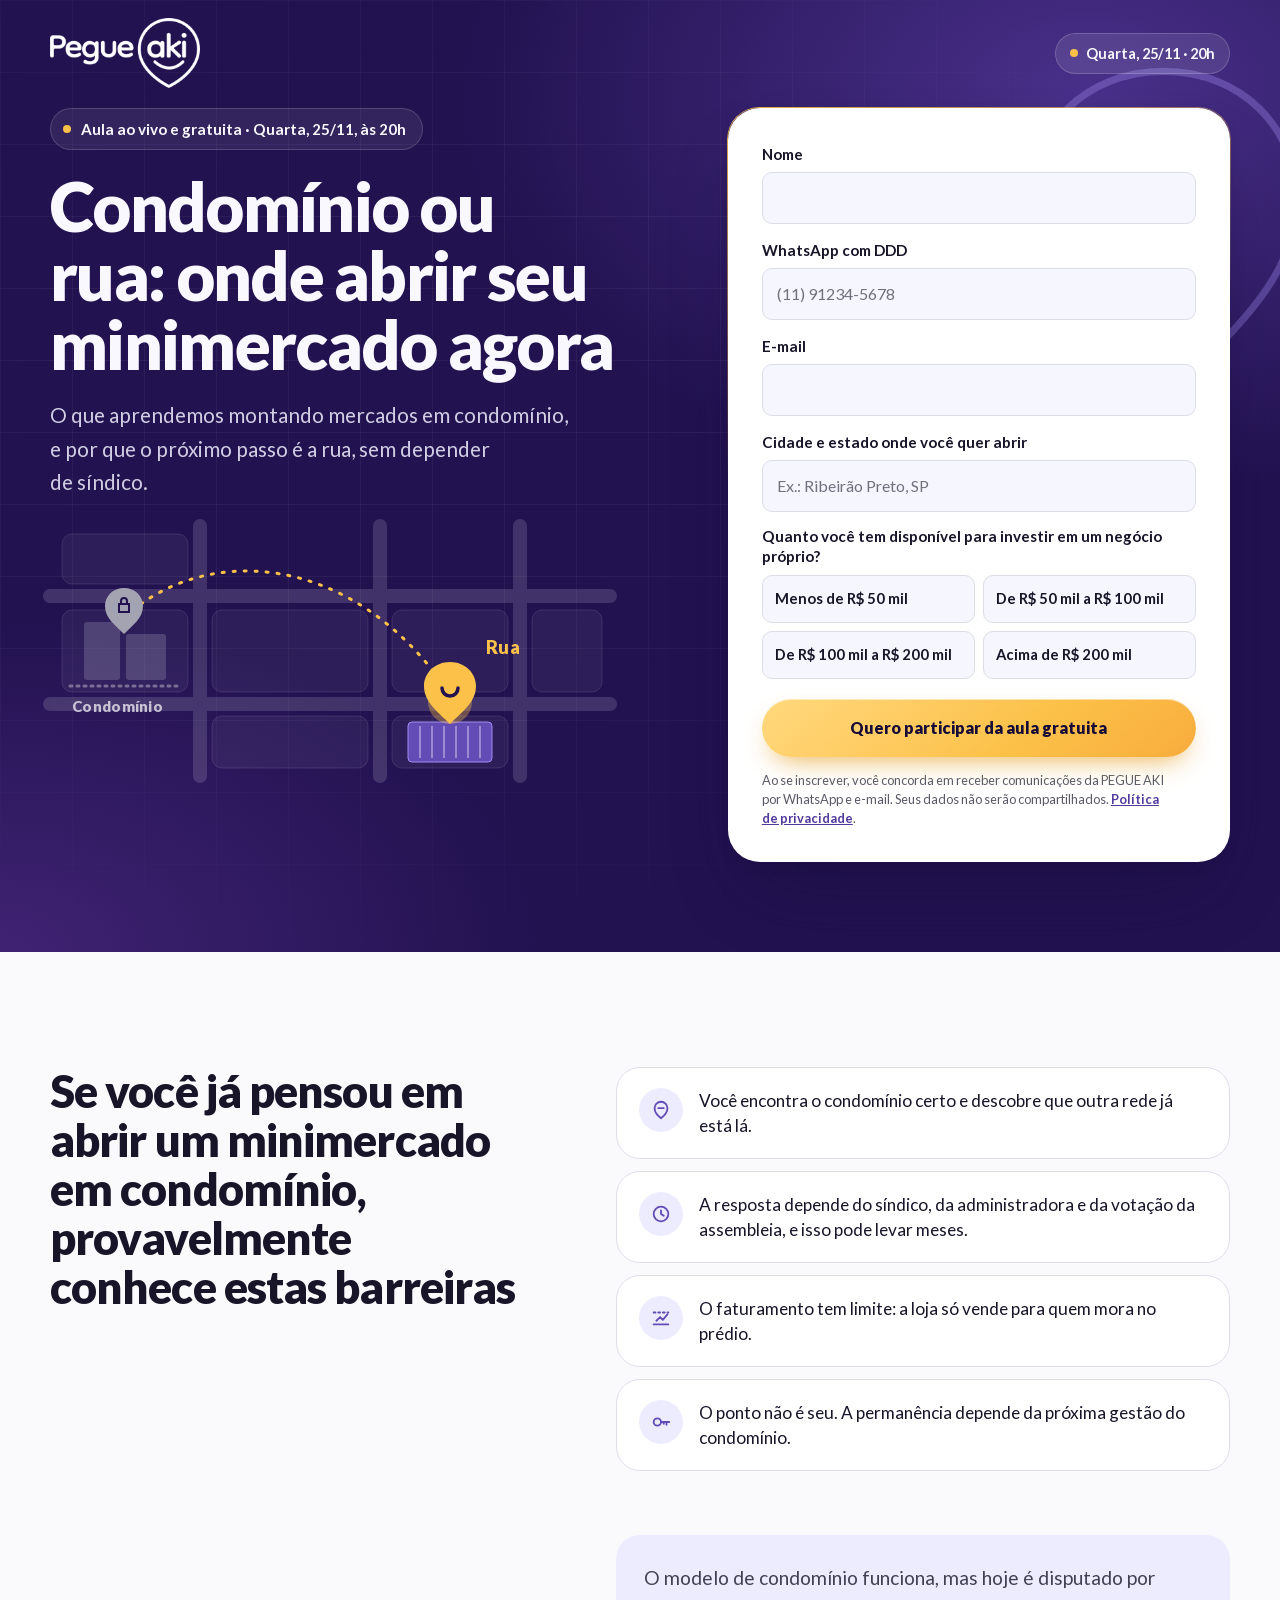
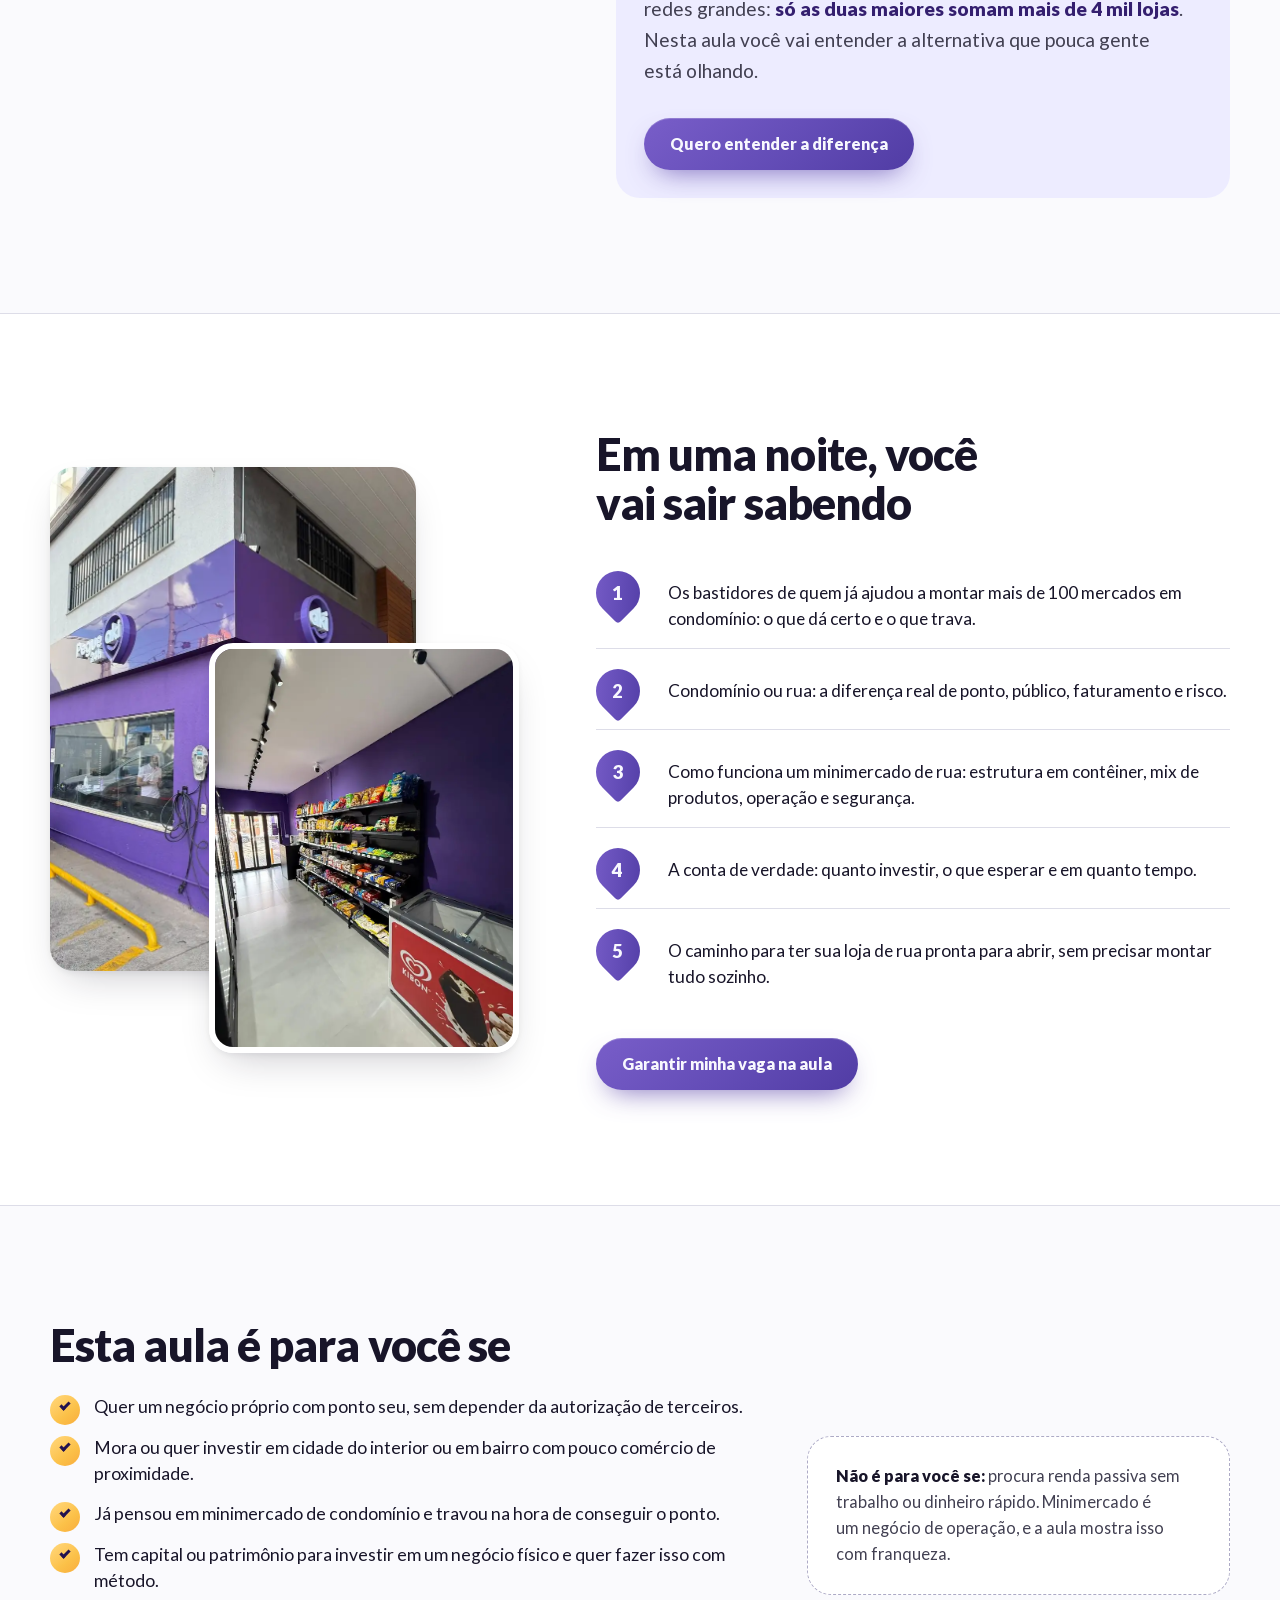
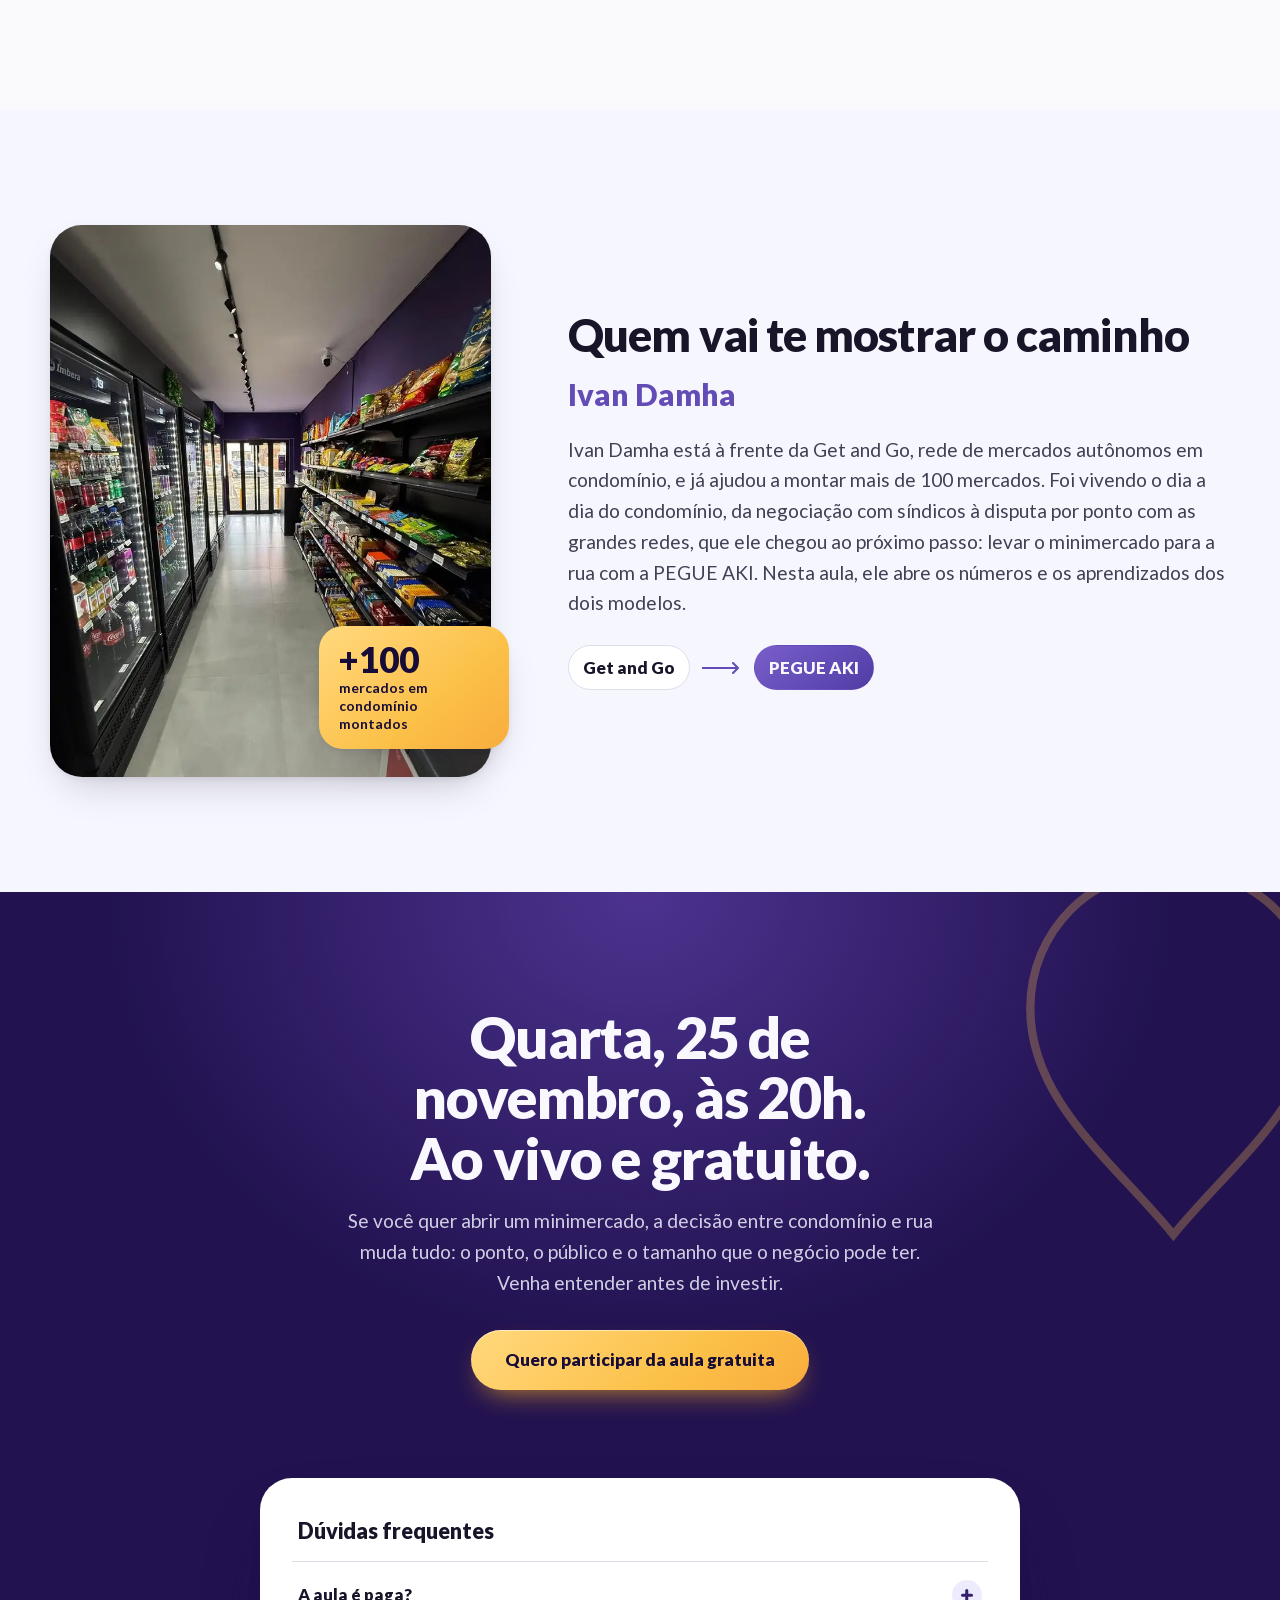
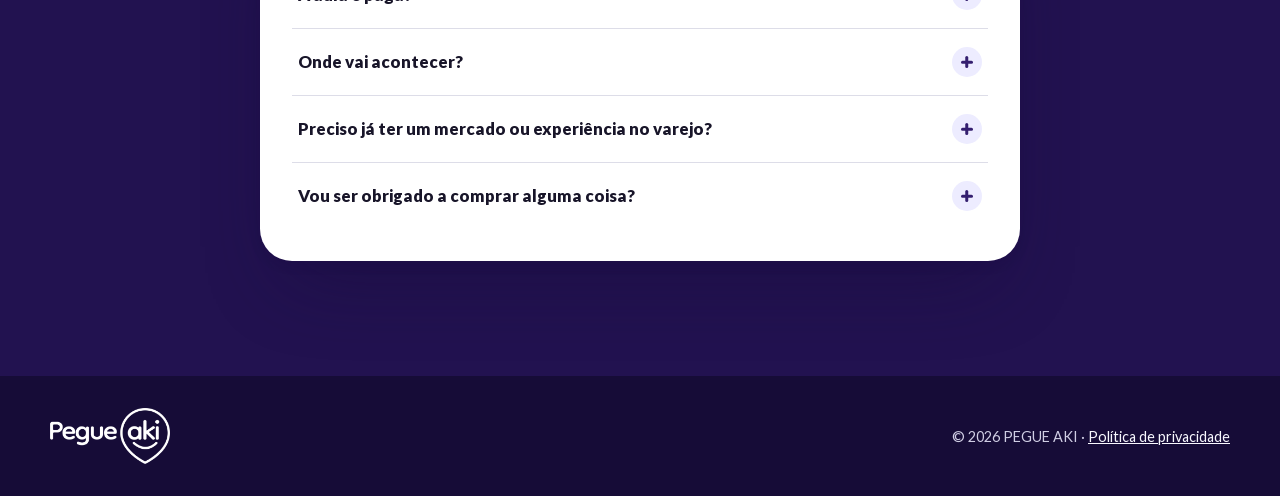
==== index.html @ 4b308f2b "LP PEGUE AKI: aula Condomínio ou rua (captura + obrigado) Co-Authored-By: Claude Opus 5.5 <noreply@a" ====
<!doctype html>
<html lang="pt-BR">
<head>
  <meta charset="utf-8">
  <meta name="viewport" content="width=device-width, initial-scale=1, viewport-fit=cover">
  <title>Condomínio ou rua: onde abrir seu minimercado agora · Aula gratuita PEGUE AKI</title>
  <meta name="description" content="Aula ao vivo e gratuita com Ivan Damha, quarta, 25/11, às 20h: o que aprendemos montando mercados em condomínio, e por que o próximo passo é a rua, sem depender de síndico.">
  <meta name="theme-color" content="#2b1b5e">
  <meta property="og:title" content="Condomínio ou rua: onde abrir seu minimercado agora">
  <meta property="og:description" content="Aula ao vivo e gratuita · Quarta, 25/11, às 20h, com Ivan Damha.">
  <meta property="og:type" content="website">
  <meta property="og:image" content="assets/img/og.jpg">
  <link rel="icon" href="favicon.png" type="image/png">
  <link rel="preload" href="assets/fonts/lato-900.woff2" as="font" type="font/woff2" crossorigin>
  <link rel="preload" href="assets/fonts/lato-400.woff2" as="font" type="font/woff2" crossorigin>
  <link rel="stylesheet" href="assets/css/style.css?v=1">
  <script>document.documentElement.classList.add('js');</script>
</head>
<body>
  <a class="skip" href="#inscricao">Pular para a inscrição</a>

  <header class="top">
    <div class="wrap top__in">
      <img class="top__logo" src="assets/img/logo-branco.webp" alt="PEGUE AKI" width="220" height="103">
      <p class="top__date"><span class="live-dot" aria-hidden="true"></span>Quarta, 25/11 · 20h</p>
    </div>
  </header>

  <main>
    <!-- ============ 1 · TOPO ============ -->
    <section class="hero" aria-labelledby="hero-title">
      <svg class="hero__pins" aria-hidden="true" viewBox="0 0 1200 800" preserveAspectRatio="xMidYMid slice">
        <path class="ghost-pin" d="M1040 60c66 0 112 48 112 108 0 70-62 116-112 170-50-54-112-100-112-170 0-60 46-108 112-108z"/>
      </svg>
      <div class="wrap hero__in">
        <div class="hero__copy">
          <p class="eyebrow"><span class="live-dot" aria-hidden="true"></span>Aula ao vivo e gratuita · Quarta, 25/11, às 20h</p>
          <h1 class="hero__title" id="hero-title">Condomínio ou rua: onde abrir seu minimercado agora</h1>
          <p class="hero__sub">O que aprendemos montando mercados em condomínio, e por que o próximo passo é a rua, sem depender de síndico.</p>

          <div class="countdown" data-countdown aria-live="off" hidden>
            <div class="countdown__cell"><b data-cd="d">0</b><span>dias</span></div>
            <div class="countdown__cell"><b data-cd="h">00</b><span>horas</span></div>
            <div class="countdown__cell"><b data-cd="m">00</b><span>min</span></div>
            <p class="countdown__live" data-cd-live hidden><span class="live-dot" aria-hidden="true"></span>Ao vivo agora</p>
          </div>

          <!-- mapa: do condomínio para a rua -->
          <svg class="map" viewBox="0 0 560 250" role="img" aria-label="Ilustração: o pin sai do condomínio e vai para a rua">
            <g class="map__streets">
              <path d="M0 70H560M0 178H560M150 0V250M330 0V250M470 0V250"/>
            </g>
            <g class="map__blocks">
              <rect x="12" y="84" width="126" height="82" rx="10"/>
              <rect x="162" y="84" width="156" height="82" rx="10"/>
              <rect x="342" y="84" width="116" height="82" rx="10"/>
              <rect x="482" y="84" width="70" height="82" rx="10"/>
              <rect x="12" y="8" width="126" height="50" rx="10"/>
              <rect x="342" y="190" width="116" height="52" rx="10"/>
              <rect x="162" y="190" width="156" height="52" rx="10"/>
            </g>
            <!-- condomínio: prédio com portaria -->
            <g class="map__condo">
              <rect x="34" y="96" width="36" height="58" rx="3"/>
              <rect x="76" y="108" width="40" height="46" rx="3"/>
              <path class="map__fence" d="M20 160H130"/>
            </g>
            <!-- loja de rua: contêiner -->
            <g class="map__store">
              <rect x="358" y="196" width="84" height="40" rx="4"/>
              <path d="M370 200v32M382 200v32M394 200v32M406 200v32M418 200v32M430 200v32"/>
            </g>
            <path class="map__route" d="M74 92 C 150 20, 300 20, 400 168"/>
            <g class="map__pin map__pin--condo" transform="translate(74 92)">
              <path d="M0-30c11 0 19 8 19 18 0 12-10 19-19 28-9-9-19-16-19-28 0-10 8-18 19-18z"/>
              <path class="map__lock" d="M-5-14h10v8h-10zM-3-14v-3a3 3 0 0 1 6 0v3"/>
            </g>
            <g class="map__pin map__pin--rua" transform="translate(400 176)">
              <circle class="map__pulse" r="22"/>
              <path d="M0-40c15 0 26 11 26 24 0 16-14 26-26 38-12-12-26-22-26-38 0-13 11-24 26-24z"/>
              <path class="map__smile" d="M-8-14a8 8 0 0 0 16 0"/>
            </g>
            <text class="map__label" x="22" y="186">Condomínio</text>
            <text class="map__label map__label--rua" x="436" y="128">Rua</text>
          </svg>
        </div>

        <!-- formulário -->
        <div class="form-card" id="inscricao">
          <form class="form" data-form novalidate>
            <div class="field">
              <label for="f-nome">Nome</label>
              <input id="f-nome" name="nome" type="text" autocomplete="name" required minlength="2" enterkeyhint="next">
              <p class="field__err" id="e-nome">Escreva seu nome.</p>
            </div>
            <div class="field">
              <label for="f-whats">WhatsApp com DDD</label>
              <input id="f-whats" name="whatsapp" type="tel" inputmode="tel" autocomplete="tel-national" placeholder="(11) 91234-5678" required data-mask="phone" enterkeyhint="next">
              <p class="field__err" id="e-whats">Informe o WhatsApp com DDD, só números.</p>
            </div>
            <div class="field">
              <label for="f-email">E-mail</label>
              <input id="f-email" name="email" type="email" inputmode="email" autocomplete="email" required enterkeyhint="next">
              <p class="field__err" id="e-email">Confira o e-mail: falta o @ ou o domínio.</p>
            </div>
            <div class="field">
              <label for="f-cidade">Cidade e estado onde você quer abrir</label>
              <input id="f-cidade" name="cidade" type="text" autocomplete="address-level2" placeholder="Ex.: Ribeirão Preto, SP" required minlength="3" enterkeyhint="next">
              <p class="field__err" id="e-cidade">Diga a cidade e o estado.</p>
            </div>
            <fieldset class="field field--radio">
              <legend>Quanto você tem disponível para investir em um negócio próprio?</legend>
              <div class="choices">
                <label class="choice"><input type="radio" name="investimento" value="Menos de R$ 50 mil" required><span>Menos de R$ 50 mil</span></label>
                <label class="choice"><input type="radio" name="investimento" value="De R$ 50 mil a R$ 100 mil"><span>De R$ 50 mil a R$ 100 mil</span></label>
                <label class="choice"><input type="radio" name="investimento" value="De R$ 100 mil a R$ 200 mil"><span>De R$ 100 mil a R$ 200 mil</span></label>
                <label class="choice"><input type="radio" name="investimento" value="Acima de R$ 200 mil"><span>Acima de R$ 200 mil</span></label>
              </div>
              <p class="field__err" id="e-inv">Escolha uma faixa.</p>
            </fieldset>
            <button class="btn btn--sun btn--block" type="submit" data-submit>
              <span class="btn__label">Quero participar da aula gratuita</span>
              <span class="btn__spin" aria-hidden="true"></span>
            </button>
            <p class="form__legal">Ao se inscrever, você concorda em receber comunicações da PEGUE AKI por WhatsApp e e-mail. Seus dados não serão compartilhados. <a href="https://pegueaki.com/privacy-policy/" target="_blank" rel="noopener">Política de privacidade</a>.</p>
            <p class="form__status" data-status role="status" aria-live="polite"></p>
          </form>
        </div>
      </div>
    </section>

    <!-- ============ 2 · IDENTIFICAÇÃO ============ -->
    <section class="pain section" aria-labelledby="pain-title">
      <div class="wrap pain__in">
        <h2 class="h2 pain__title" id="pain-title" data-reveal>Se você já pensou em abrir um minimercado em condomínio, provavelmente conhece estas barreiras</h2>
        <ul class="barriers" data-reveal-list>
          <li><span class="barriers__ico" aria-hidden="true"><svg viewBox="0 0 24 24"><path d="M12 21s-7-5.6-7-11a7 7 0 0 1 14 0c0 5.4-7 11-7 11z"/><path d="M9 10h6"/></svg></span>Você encontra o condomínio certo e descobre que outra rede já está lá.</li>
          <li><span class="barriers__ico" aria-hidden="true"><svg viewBox="0 0 24 24"><circle cx="12" cy="12" r="8"/><path d="M12 8v4l3 2"/></svg></span>A resposta depende do síndico, da administradora e da votação da assembleia, e isso pode levar meses.</li>
          <li><span class="barriers__ico" aria-hidden="true"><svg viewBox="0 0 24 24"><path d="M4 19h16M7 15l4-4 3 3 5-6"/><path d="M4 6h16" stroke-dasharray="2 3"/></svg></span>O faturamento tem limite: a loja só vende para quem mora no prédio.</li>
          <li><span class="barriers__ico" aria-hidden="true"><svg viewBox="0 0 24 24"><circle cx="8" cy="12" r="4"/><path d="M12 12h9M18 12v3M15 12v2"/></svg></span>O ponto não é seu. A permanência depende da próxima gestão do condomínio.</li>
        </ul>
        <div class="pain__close" data-reveal>
          <p class="lede">O modelo de condomínio funciona, mas hoje é disputado por redes grandes: <strong>só as duas maiores somam mais de 4 mil lojas</strong>. Nesta aula você vai entender a alternativa que pouca gente está olhando.</p>
          <a class="btn btn--roxo" href="#inscricao" data-to-form>Quero entender a diferença</a>
        </div>
      </div>
    </section>

    <!-- ============ 3 · O QUE VOCÊ VAI VER ============ -->
    <section class="agenda section" aria-labelledby="agenda-title">
      <div class="wrap agenda__in">
        <div class="agenda__photos" aria-hidden="true">
          <figure class="ph ph--a"><img src="assets/img/loja-esquina.webp" alt="" loading="lazy" decoding="async" width="760" height="1013"></figure>
          <figure class="ph ph--b"><img src="assets/img/loja-interior.webp" alt="" loading="lazy" decoding="async" width="760" height="1013"></figure>
        </div>
        <div class="agenda__copy">
          <h2 class="h2" id="agenda-title" data-reveal>Em uma noite, você vai sair sabendo</h2>
          <ol class="steps" data-reveal-list>
            <li><span class="steps__n">1</span><p>Os bastidores de quem já ajudou a montar mais de 100 mercados em condomínio: o que dá certo e o que trava.</p></li>
            <li><span class="steps__n">2</span><p>Condomínio ou rua: a diferença real de ponto, público, faturamento e risco.</p></li>
            <li><span class="steps__n">3</span><p>Como funciona um minimercado de rua: estrutura em contêiner, mix de produtos, operação e segurança.</p></li>
            <li><span class="steps__n">4</span><p>A conta de verdade: quanto investir, o que esperar e em quanto tempo.</p></li>
            <li><span class="steps__n">5</span><p>O caminho para ter sua loja de rua pronta para abrir, sem precisar montar tudo sozinho.</p></li>
          </ol>
          <a class="btn btn--roxo" href="#inscricao" data-to-form>Garantir minha vaga na aula</a>
        </div>
      </div>
    </section>

    <!-- ============ 4 · PARA QUEM É ============ -->
    <section class="fit section" aria-labelledby="fit-title">
      <div class="wrap fit__in">
        <div class="fit__yes">
          <h2 class="h2" id="fit-title" data-reveal>Esta aula é para você se</h2>
          <ul class="checks" data-reveal-list>
            <li>Quer um negócio próprio com ponto seu, sem depender da autorização de terceiros.</li>
            <li>Mora ou quer investir em cidade do interior ou em bairro com pouco comércio de proximidade.</li>
            <li>Já pensou em minimercado de condomínio e travou na hora de conseguir o ponto.</li>
            <li>Tem capital ou patrimônio para investir em um negócio físico e quer fazer isso com método.</li>
          </ul>
        </div>
        <aside class="fit__no" data-reveal>
          <p><strong>Não é para você se:</strong> procura renda passiva sem trabalho ou dinheiro rápido. Minimercado é um negócio de operação, e a aula mostra isso com franqueza.</p>
        </aside>
      </div>
    </section>

    <!-- ============ 5 · QUEM VAI APRESENTAR ============ -->
    <section class="host section" aria-labelledby="host-title">
      <div class="wrap host__in">
        <figure class="host__photo" data-reveal>
          <img src="assets/img/loja-corredor.webp" alt="Corredor de uma loja PEGUE AKI, com geladeiras e prateleiras abastecidas" loading="lazy" decoding="async" width="760" height="1013">
          <figcaption class="host__badge"><b>+100</b><span>mercados em condomínio montados</span></figcaption>
        </figure>
        <div class="host__copy">
          <h2 class="h2" id="host-title" data-reveal>Quem vai te mostrar o caminho</h2>
          <p class="host__name" data-reveal>Ivan Damha</p>
          <p class="lede" data-reveal>Ivan Damha está à frente da Get and Go, rede de mercados autônomos em condomínio, e já ajudou a montar mais de 100 mercados. Foi vivendo o dia a dia do condomínio, da negociação com síndicos à disputa por ponto com as grandes redes, que ele chegou ao próximo passo: levar o minimercado para a rua com a PEGUE AKI. Nesta aula, ele abre os números e os aprendizados dos dois modelos.</p>
          <p class="host__path" data-reveal aria-label="Da Get and Go para a PEGUE AKI"><span>Get and Go</span><svg viewBox="0 0 40 12" aria-hidden="true"><path d="M0 6h36M31 1l5 5-5 5"/></svg><span class="is-next">PEGUE AKI</span></p>
        </div>
      </div>
    </section>

    <!-- ============ 6 · CHAMADA FINAL E DÚVIDAS ============ -->
    <section class="final" aria-labelledby="final-title">
      <svg class="final__pin" aria-hidden="true" viewBox="0 0 200 240"><path d="M100 10c50 0 86 38 86 84 0 56-50 92-86 136-36-44-86-80-86-136 0-46 36-84 86-84z"/></svg>
      <div class="wrap final__in">
        <h2 class="final__title" id="final-title" data-reveal>Quarta, 25 de novembro, às 20h. Ao vivo e gratuito.</h2>
        <p class="final__text" data-reveal>Se você quer abrir um minimercado, a decisão entre condomínio e rua muda tudo: o ponto, o público e o tamanho que o negócio pode ter. Venha entender antes de investir.</p>
        <a class="btn btn--sun btn--lg" href="#inscricao" data-to-form data-reveal>Quero participar da aula gratuita</a>

        <div class="faq" data-reveal>
          <h3 class="faq__title">Dúvidas frequentes</h3>
          <details name="faq"><summary>A aula é paga?<span class="pm" aria-hidden="true"></span></summary><p>Não. A participação é gratuita.</p></details>
          <details name="faq"><summary>Onde vai acontecer?<span class="pm" aria-hidden="true"></span></summary><p>Online e ao vivo. O link de acesso é enviado no grupo de avisos do WhatsApp, que você recebe logo após a inscrição.</p></details>
          <details name="faq"><summary>Preciso já ter um mercado ou experiência no varejo?<span class="pm" aria-hidden="true"></span></summary><p>Não. A aula foi pensada para quem está avaliando abrir o primeiro minimercado e para quem já tentou o modelo de condomínio.</p></details>
          <details name="faq"><summary>Vou ser obrigado a comprar alguma coisa?<span class="pm" aria-hidden="true"></span></summary><p>Não. No final, apresentamos o modelo PEGUE AKI para quem quiser ir adiante, sem nenhuma obrigação.</p></details>
        </div>
      </div>
    </section>
  </main>

  <footer class="foot">
    <div class="wrap foot__in">
      <img src="assets/img/logo-branco.webp" alt="PEGUE AKI" width="160" height="75" loading="lazy">
      <p>© 2026 PEGUE AKI · <a href="https://pegueaki.com/privacy-policy/" target="_blank" rel="noopener">Política de privacidade</a></p>
    </div>
  </footer>

  <div class="stickybar" data-sticky>
    <a class="btn btn--sun btn--block" href="#inscricao" data-to-form>Quero participar da aula gratuita</a>
  </div>

  <script src="assets/js/config.js?v=1" defer></script>
  <script src="assets/js/main.js?v=1" defer></script>
</body>
</html>
---- assets/css/style.css ----
/* =========================================================
   PEGUE AKI · aula "Condomínio ou rua" — LP de captura
   Marca: roxo #634CB6, amarelo #FBC149, Lato, pin de localização.
   ========================================================= */

@font-face { font-family: "Lato"; src: url("../fonts/lato-400.woff2") format("woff2"); font-weight: 400; font-display: swap; }
@font-face { font-family: "Lato"; src: url("../fonts/lato-700.woff2") format("woff2"); font-weight: 700; font-display: swap; }
@font-face { font-family: "Lato"; src: url("../fonts/lato-900.woff2") format("woff2"); font-weight: 900; font-display: swap; }
@font-face { font-family: "Lato Fallback"; src: local("Arial"), local("Helvetica"); size-adjust: 97%; ascent-override: 101%; descent-override: 22%; line-gap-override: 0%; }

:root {
  /* marca */
  --roxo: oklch(0.497 0.161 289);          /* #634CB6 */
  --roxo-600: oklch(0.43 0.155 289);
  --roxo-800: oklch(0.32 0.13 289);
  --roxo-900: oklch(0.25 0.105 288);       /* fundo das faixas escuras */
  --roxo-950: oklch(0.2 0.08 288);
  --roxo-100: oklch(0.95 0.025 289);
  --roxo-50: oklch(0.975 0.012 289);
  --sol: oklch(0.843 0.148 82);            /* #FBC149 */
  --sol-hi: oklch(0.9 0.12 86);
  --grad-roxo: linear-gradient(140deg, oklch(0.56 0.16 292), var(--roxo) 55%, oklch(0.44 0.16 287));
  --grad-sol: linear-gradient(140deg, var(--sol-hi), var(--sol) 60%, oklch(0.8 0.15 72));

  /* neutros (puxados para o roxo) */
  --ink: oklch(0.21 0.04 289);
  --ink-2: oklch(0.38 0.03 289);
  --muted: oklch(0.47 0.025 289);
  --bg: oklch(0.985 0.005 289);
  --surface: oklch(1 0 0);
  --line: oklch(0.9 0.015 289);
  --on-dark: oklch(0.98 0.008 289);
  --on-dark-2: oklch(0.86 0.03 289);
  --err: oklch(0.55 0.19 25);

  --font: "Lato", "Lato Fallback", system-ui, -apple-system, "Segoe UI", sans-serif;
  --gutter: clamp(16px, 4vw, 40px);
  --wrap: 1180px;
  --section: clamp(72px, 9vw, 136px);
  --r-sm: 10px; --r-md: 16px; --r-lg: 24px; --r-xl: 32px; --pill: 999px;
  --shadow-md: 0 2px 6px oklch(0.21 0.04 289 / 0.06), 0 18px 40px -16px oklch(0.21 0.04 289 / 0.25);
  --shadow-lg: 0 4px 12px oklch(0.2 0.08 288 / 0.12), 0 40px 80px -28px oklch(0.2 0.08 288 / 0.45);
  --ease-out: cubic-bezier(0.23, 1, 0.32, 1);
  --ease-expo: cubic-bezier(0.16, 1, 0.3, 1);
  --z-sticky: 50; --z-bar: 60;
  color-scheme: light;
}

*, *::before, *::after { box-sizing: border-box; }
html { -webkit-text-size-adjust: 100%; scroll-behavior: smooth; scroll-padding-top: 16px; }
body { margin: 0; background: var(--bg); color: var(--ink); font-family: var(--font); font-size: 1.0625rem; line-height: 1.6; -webkit-font-smoothing: antialiased; overflow-x: clip; }
img { display: block; max-width: 100%; height: auto; }
h1, h2, h3 { margin: 0; text-wrap: balance; }
p { margin: 0; text-wrap: pretty; }
ul, ol { margin: 0; padding: 0; list-style: none; }
figure { margin: 0; }
a { color: inherit; }
button, input, select { font: inherit; color: inherit; }
strong, b { font-weight: 900; }
:focus-visible { outline: 3px solid var(--sol); outline-offset: 3px; border-radius: 6px; }
.skip { position: absolute; left: 16px; top: -60px; z-index: 100; background: var(--sol); color: var(--ink); padding: 10px 16px; border-radius: var(--r-sm); font-weight: 700; }
.skip:focus { top: 16px; }

.wrap { width: min(var(--wrap), 100% - 2 * var(--gutter)); margin-inline: auto; }
.section { padding-block: var(--section); }
.h2 { font-size: clamp(1.75rem, 1.15rem + 2.1vw, 2.9rem); font-weight: 900; line-height: 1.08; letter-spacing: -0.02em; }
.lede { font-size: clamp(1.05rem, 1rem + 0.25vw, 1.2rem); color: var(--ink-2); max-width: 60ch; }
.lede strong { color: var(--ink); }

/* ---------- botões ---------- */
.btn {
  display: inline-flex; align-items: center; justify-content: center; gap: 10px; position: relative;
  min-height: 52px; padding: 14px 26px; border-radius: var(--pill); border: 0; cursor: pointer;
  font-weight: 900; font-size: 1.02rem; line-height: 1.2; text-align: center; text-decoration: none;
  transition: transform 160ms var(--ease-out), box-shadow 240ms var(--ease-out), filter 200ms ease;
  -webkit-tap-highlight-color: transparent;
}
.btn:active { transform: scale(0.97); }
.btn--block { width: 100%; }
.btn--lg { min-height: 60px; padding-inline: 34px; font-size: 1.08rem; }
.btn--sun { background: var(--grad-sol); color: var(--roxo-950); box-shadow: inset 0 1px 0 oklch(1 0 0 / 0.5), 0 12px 28px -12px oklch(0.75 0.15 75 / 0.9); }
.btn--roxo { background: var(--grad-roxo); color: var(--on-dark); box-shadow: inset 0 1px 0 oklch(1 0 0 / 0.2), 0 12px 28px -12px oklch(0.45 0.16 289 / 0.8); margin-top: 32px; }
@media (hover: hover) and (pointer: fine) {
  .btn--sun:hover { filter: brightness(1.05) saturate(1.05); box-shadow: inset 0 1px 0 oklch(1 0 0 / 0.5), 0 18px 34px -12px oklch(0.75 0.15 75 / 1); }
  .btn--roxo:hover { filter: brightness(1.08); }
}
.btn__spin { display: none; width: 18px; height: 18px; border-radius: 50%; border: 2.5px solid currentColor; border-right-color: transparent; animation: spin 0.6s linear infinite; }
.btn.is-loading .btn__spin { display: inline-block; }
.btn.is-loading { pointer-events: none; filter: saturate(0.85); }
@keyframes spin { to { rotate: 360deg; } }

.live-dot { width: 8px; height: 8px; border-radius: 50%; background: var(--sol); flex: none; box-shadow: 0 0 0 0 oklch(0.843 0.148 82 / 0.7); animation: ping 2.2s var(--ease-out) infinite; }
@keyframes ping { 0% { box-shadow: 0 0 0 0 oklch(0.843 0.148 82 / 0.7); } 70%, 100% { box-shadow: 0 0 0 10px oklch(0.843 0.148 82 / 0); } }

/* ---------- topo ---------- */
.top { position: absolute; inset: 0 0 auto; z-index: var(--z-sticky); padding-top: 18px; }
.top__in { display: flex; justify-content: space-between; align-items: center; gap: 16px; }
.top__logo { width: clamp(118px, 12vw, 150px); height: auto; }
.top__date { display: inline-flex; align-items: center; gap: 8px; padding: 8px 14px; border-radius: var(--pill); background: oklch(1 0 0 / 0.1); border: 1px solid oklch(1 0 0 / 0.18); color: var(--on-dark); font-weight: 700; font-size: 0.9rem; white-space: nowrap; }

/* =========================================================
   1 · HERO
   ========================================================= */
.hero {
  position: relative; isolation: isolate; overflow: hidden;
  background:
    radial-gradient(70% 60% at 85% 10%, oklch(0.5 0.17 292 / 0.55), transparent 70%),
    radial-gradient(60% 50% at 0% 100%, oklch(0.45 0.16 300 / 0.45), transparent 70%),
    var(--roxo-900);
  color: var(--on-dark);
  padding: clamp(96px, 12vh, 132px) 0 clamp(56px, 7vw, 96px);
}
.hero::before {           /* malha de ruas bem sutil */
  content: ""; position: absolute; inset: 0; z-index: -1; pointer-events: none;
  background-image: linear-gradient(oklch(1 0 0 / 0.05) 1px, transparent 1px), linear-gradient(90deg, oklch(1 0 0 / 0.05) 1px, transparent 1px);
  background-size: 72px 72px;
  mask-image: radial-gradient(90% 80% at 30% 40%, #000 30%, transparent 80%);
  -webkit-mask-image: radial-gradient(90% 80% at 30% 40%, #000 30%, transparent 80%);
}
.hero__pins { position: absolute; inset: 0; width: 100%; height: 100%; z-index: -1; pointer-events: none; }
.ghost-pin { fill: none; stroke: oklch(0.7 0.14 292 / 0.35); stroke-width: 6; }
.ghost-pin--sm { stroke: oklch(0.843 0.148 82 / 0.35); stroke-width: 4; }

.hero__in { display: grid; grid-template-columns: minmax(0, 1.1fr) minmax(0, 0.9fr); gap: clamp(32px, 5vw, 72px); align-items: start; }
.eyebrow { display: inline-flex; align-items: center; gap: 10px; padding: 8px 16px 8px 12px; border-radius: var(--pill); background: oklch(1 0 0 / 0.08); border: 1px solid oklch(1 0 0 / 0.16); font-weight: 700; font-size: 0.95rem; margin-bottom: 22px; }
.hero__title { font-size: clamp(2.3rem, 1.25rem + 3.7vw, 4.3rem); font-weight: 900; line-height: 1.02; letter-spacing: -0.025em; margin-bottom: 20px; }
.hero__sub { font-size: clamp(1.08rem, 1rem + 0.4vw, 1.3rem); color: var(--on-dark-2); max-width: 44ch; margin-bottom: 28px; }

.countdown { display: flex; flex-wrap: wrap; gap: 10px; margin-bottom: 28px; }
.countdown[hidden] { display: none; }
.countdown__cell { min-width: 74px; padding: 10px 12px; border-radius: var(--r-md); background: oklch(1 0 0 / 0.07); border: 1px solid oklch(1 0 0 / 0.14); text-align: center; }
.countdown__cell b { display: block; font-size: 1.7rem; line-height: 1.1; font-weight: 900; font-variant-numeric: tabular-nums; color: var(--sol); }
.countdown__cell span { font-size: 0.8rem; color: var(--on-dark-2); }
.countdown__live[hidden], .countdown__cell[hidden] { display: none; }
.countdown__live { display: inline-flex; align-items: center; gap: 8px; font-weight: 900; color: var(--sol); }

/* mapa */
.map { width: 100%; max-width: 560px; height: auto; overflow: visible; }
.map__streets path { stroke: oklch(1 0 0 / 0.14); stroke-width: 14; fill: none; stroke-linecap: round; }
.map__blocks rect { fill: oklch(1 0 0 / 0.05); stroke: oklch(1 0 0 / 0.1); }
.map__condo rect { fill: oklch(1 0 0 / 0.16); }
.map__fence { stroke: oklch(1 0 0 / 0.35); stroke-width: 3; stroke-dasharray: 2 5; stroke-linecap: round; fill: none; }
.map__store rect { fill: var(--roxo); stroke: oklch(0.7 0.14 292); }
.map__store path { stroke: oklch(1 0 0 / 0.35); stroke-width: 2; }
.map__route { fill: none; stroke: var(--sol); stroke-width: 3; stroke-linecap: round; stroke-dasharray: 2 9; }
.map__pin--condo path:first-child { fill: oklch(0.72 0.02 289); }
.map__lock { fill: none; stroke: var(--roxo-900); stroke-width: 2; }
.map__pin--rua path:nth-of-type(1) { fill: var(--sol); }
.map__smile { fill: none; stroke: var(--roxo-900); stroke-width: 3.5; stroke-linecap: round; }
.map__pulse { fill: oklch(0.843 0.148 82 / 0.35); transform-origin: 0 0; animation: pulse 2.4s var(--ease-out) infinite; }
@keyframes pulse { 0% { scale: 0.4; opacity: 1; } 100% { scale: 2.2; opacity: 0; } }
.map__label { font: 900 15px var(--font); fill: oklch(1 0 0 / 0.7); letter-spacing: 0.02em; }
.map__label--rua { fill: var(--sol); font-size: 18px; }
.js .map__route { stroke-dashoffset: 0; animation: route 1.6s linear infinite; }
@keyframes route { to { stroke-dashoffset: -22; } }
.js .map__pin--rua { animation: drop 900ms var(--ease-expo) 500ms both; }
@keyframes drop { from { translate: 0 -60px; } to { translate: 0 0; } }

/* formulário */
.form-card { background: var(--surface); color: var(--ink); border-radius: var(--r-xl); padding: clamp(22px, 3vw, 34px); box-shadow: var(--shadow-lg); position: relative; }
.form-card::before { content: ""; position: absolute; inset: -1px; border-radius: inherit; padding: 1px; background: linear-gradient(160deg, oklch(0.843 0.148 82 / 0.9), transparent 40%); -webkit-mask: linear-gradient(#000 0 0) content-box, linear-gradient(#000 0 0); -webkit-mask-composite: xor; mask-composite: exclude; pointer-events: none; }
.form { display: grid; gap: 14px; }
.field { display: grid; gap: 6px; border: 0; margin: 0; padding: 0; min-width: 0; }
.field label, .field legend { font-weight: 700; font-size: 0.95rem; color: var(--ink); padding: 0; }
.field legend { margin-bottom: 8px; line-height: 1.35; }
.field input[type="text"], .field input[type="tel"], .field input[type="email"] {
  width: 100%; min-height: 50px; padding: 12px 14px; border-radius: var(--r-sm);
  border: 1.5px solid var(--line); background: var(--roxo-50); font-size: 1rem;
  transition: border-color 160ms ease, box-shadow 160ms ease, background-color 160ms ease;
}
.field input::placeholder { color: oklch(0.55 0.02 289); }
.field input:focus { outline: none; border-color: var(--roxo); background: var(--surface); box-shadow: 0 0 0 4px oklch(0.497 0.161 289 / 0.15); }
.choices { display: grid; grid-template-columns: 1fr 1fr; gap: 8px; }
.choice { position: relative; display: block; cursor: pointer; }
.choice input { position: absolute; opacity: 0; inset: 0; margin: 0; cursor: pointer; }
.choice span { display: flex; align-items: center; min-height: 48px; padding: 10px 12px; border-radius: var(--r-sm); border: 1.5px solid var(--line); background: var(--roxo-50); font-size: 0.92rem; font-weight: 700; line-height: 1.25; transition: border-color 160ms ease, background-color 160ms ease, color 160ms ease; }
.choice input:checked + span { border-color: var(--roxo); background: var(--roxo-100); color: var(--roxo-800); box-shadow: inset 0 0 0 1px var(--roxo); }
.choice input:focus-visible + span { outline: 3px solid var(--sol); outline-offset: 2px; }
@media (hover: hover) and (pointer: fine) { .choice:hover span { border-color: oklch(0.7 0.08 289); } }
.field__err { display: none; color: var(--err); font-size: 0.86rem; font-weight: 700; }
.field.is-invalid .field__err { display: block; }
.field.is-invalid input[type="text"], .field.is-invalid input[type="tel"], .field.is-invalid input[type="email"], .field.is-invalid .choice span { border-color: var(--err); }
.form .btn { margin-top: 6px; min-height: 58px; }
.form__legal { font-size: 0.8rem; line-height: 1.5; color: var(--muted); }
.form__legal a { color: var(--roxo-600); font-weight: 700; }
.form__status { font-size: 0.9rem; font-weight: 700; color: var(--err); }
.form__status:empty { display: none; }

@media (max-width: 920px) {
  .hero__in { grid-template-columns: 1fr; }
  .map { display: none; }                    /* no celular o formulário vem logo após o título */
  .hero__sub { margin-bottom: 20px; }
  .countdown { margin-bottom: 24px; }
}
@media (max-width: 420px) { .choices { grid-template-columns: 1fr; } }
@media (max-width: 760px) { body:not(.thanks) .top__date { display: none; } }   /* a data já está no pré-título */

/* =========================================================
   2 · IDENTIFICAÇÃO
   ========================================================= */
.pain__in { display: grid; grid-template-columns: minmax(0, 0.9fr) minmax(0, 1.1fr); gap: clamp(32px, 5vw, 80px); align-items: start; }
.pain__title { position: sticky; top: 40px; }
.barriers { display: grid; gap: 12px; }
.barriers li { display: flex; gap: 16px; align-items: flex-start; padding: 20px 22px; border-radius: var(--r-lg); background: var(--surface); border: 1px solid var(--line); font-size: 1.08rem; line-height: 1.45; }
.barriers__ico { flex: none; width: 44px; height: 44px; border-radius: 50%; display: grid; place-items: center; background: var(--roxo-100); color: var(--roxo); }
.barriers__ico svg { width: 22px; height: 22px; fill: none; stroke: currentColor; stroke-width: 2; stroke-linecap: round; stroke-linejoin: round; }
.pain__close { grid-column: 2; padding: 28px; border-radius: var(--r-lg); background: var(--roxo-100); }
.pain__close strong { color: var(--roxo-800); }
@media (max-width: 920px) { .pain__in { grid-template-columns: 1fr; } .pain__title { position: static; } .pain__close { grid-column: auto; } }

/* =========================================================
   3 · O QUE VOCÊ VAI VER
   ========================================================= */
.agenda { background: var(--surface); border-block: 1px solid var(--line); }
.agenda__in { display: grid; grid-template-columns: minmax(0, 0.85fr) minmax(0, 1.15fr); gap: clamp(32px, 6vw, 96px); align-items: center; }
.agenda__photos { position: relative; aspect-ratio: 4 / 5; }
.ph { position: absolute; border-radius: var(--r-lg); overflow: hidden; box-shadow: var(--shadow-md); }
.ph img { width: 100%; height: 100%; object-fit: cover; }
.ph--a { inset: 0 22% 14% 0; }
.ph--b { inset: 30% 0 0 34%; border: 6px solid var(--surface); }
.agenda__copy .h2 { margin-bottom: 28px; }
.steps { display: grid; gap: 4px; counter-reset: s; }
.steps li { display: grid; grid-template-columns: 56px 1fr; gap: 16px; align-items: start; padding: 16px 0; border-bottom: 1px solid var(--line); }
.steps li:last-child { border-bottom: 0; }
.steps__n { position: relative; isolation: isolate; width: 44px; height: 44px; display: grid; place-items: center; color: var(--on-dark); font-weight: 900; font-size: 1.15rem; line-height: 1; }
.steps__n::before { content: ""; position: absolute; inset: 0; z-index: -1; border-radius: 50% 50% 50% 4px; rotate: -45deg; background: var(--grad-roxo); }   /* número dentro de um pin */
.steps li p { font-size: 1.08rem; line-height: 1.5; color: var(--ink); padding-top: 9px; }
@media (max-width: 920px) {
  .agenda__in { grid-template-columns: 1fr; }
  .agenda__photos { max-width: 420px; width: 100%; margin-inline: auto; aspect-ratio: 5 / 4; order: 2; }
  .ph--a { inset: 0 30% 0 0; } .ph--b { inset: 18% 0 -6% 46%; }
}

/* =========================================================
   4 · PARA QUEM É
   ========================================================= */
.fit__in { display: grid; grid-template-columns: minmax(0, 1.25fr) minmax(0, 0.75fr); gap: clamp(28px, 4vw, 56px); align-items: end; }
.fit__yes .h2 { margin-bottom: 24px; }
.checks { display: grid; gap: 14px; }
.checks li { position: relative; padding-left: 44px; font-size: 1.1rem; line-height: 1.5; }
.checks li::before { content: ""; position: absolute; left: 0; top: 1px; width: 30px; height: 30px; border-radius: 50%; background: var(--grad-sol) ; }
.checks li::after { content: ""; position: absolute; left: 10px; top: 8px; width: 10px; height: 6px; border-left: 3px solid var(--roxo-900); border-bottom: 3px solid var(--roxo-900); rotate: -45deg; }
.fit__no { padding: 26px 28px; border-radius: var(--r-lg); background: var(--surface); border: 1.5px dashed oklch(0.75 0.04 289); color: var(--ink-2); font-size: 1.02rem; }
.fit__no strong { color: var(--ink); }
@media (max-width: 920px) { .fit__in { grid-template-columns: 1fr; } }

/* =========================================================
   5 · QUEM VAI APRESENTAR
   ========================================================= */
.host { background: var(--roxo-50); }
.host__in { display: grid; grid-template-columns: minmax(0, 0.8fr) minmax(0, 1.2fr); gap: clamp(32px, 6vw, 96px); align-items: center; }
.host__photo { position: relative; border-radius: var(--r-xl); overflow: visible; }
.host__photo img { border-radius: var(--r-xl); aspect-ratio: 4 / 5; object-fit: cover; width: 100%; box-shadow: var(--shadow-md); }
.host__badge { position: absolute; right: -18px; bottom: 28px; display: grid; gap: 2px; padding: 16px 20px; border-radius: var(--r-lg); background: var(--grad-sol); color: var(--roxo-950); box-shadow: var(--shadow-md); max-width: 190px; }
.host__badge b { font-size: 2.2rem; line-height: 1; }
.host__badge span { font-size: 0.86rem; font-weight: 700; line-height: 1.3; }
.host__copy .h2 { margin-bottom: 10px; }
.host__name { font-size: clamp(1.4rem, 1.1rem + 1vw, 1.9rem); font-weight: 900; color: var(--roxo); margin-bottom: 16px; }
.host__path { display: inline-flex; align-items: center; gap: 12px; margin-top: 26px; font-weight: 900; }
.host__path span { padding: 8px 14px; border-radius: var(--pill); background: var(--surface); border: 1px solid var(--line); }
.host__path .is-next { background: var(--grad-roxo); color: var(--on-dark); border-color: transparent; }
.host__path svg { width: 40px; height: 12px; fill: none; stroke: var(--roxo); stroke-width: 2; stroke-linecap: round; stroke-linejoin: round; }
@media (max-width: 920px) { .host__in { grid-template-columns: 1fr; } .host__photo { max-width: 420px; } .host__badge { right: 12px; } }

/* =========================================================
   6 · CHAMADA FINAL E DÚVIDAS
   ========================================================= */
.final { position: relative; overflow: hidden; isolation: isolate; background: radial-gradient(60% 60% at 50% 0%, oklch(0.5 0.17 292 / 0.6), transparent 70%), var(--roxo-900); color: var(--on-dark); padding-block: var(--section); }
.final__pin { position: absolute; z-index: -1; right: -60px; top: -40px; width: clamp(200px, 26vw, 360px); fill: none; stroke: oklch(0.843 0.148 82 / 0.28); stroke-width: 5; }
.final__in { display: grid; justify-items: center; text-align: center; }
.final__title { font-size: clamp(2rem, 1.2rem + 3vw, 3.6rem); font-weight: 900; line-height: 1.05; letter-spacing: -0.02em; max-width: 18ch; margin-bottom: 18px; }
.final__text { color: var(--on-dark-2); max-width: 56ch; font-size: clamp(1.05rem, 1rem + 0.3vw, 1.2rem); margin-bottom: 32px; }
.faq { width: min(760px, 100%); margin-top: clamp(56px, 7vw, 88px); text-align: left; background: var(--surface); color: var(--ink); border-radius: var(--r-xl); padding: clamp(18px, 3vw, 32px); box-shadow: var(--shadow-lg); }
.faq__title { font-size: 1.35rem; font-weight: 900; margin: 4px 6px 12px; }
.faq details { border-top: 1px solid var(--line); interpolate-size: allow-keywords; }
.faq summary { list-style: none; cursor: pointer; display: flex; justify-content: space-between; align-items: center; gap: 16px; padding: 18px 6px; font-weight: 900; font-size: 1.05rem; min-height: 44px; }
.faq summary::-webkit-details-marker { display: none; }
.faq details p { padding: 0 6px 18px; color: var(--ink-2); max-width: 62ch; }
.faq details::details-content { block-size: 0; overflow: hidden; transition: block-size 300ms var(--ease-out), content-visibility 300ms allow-discrete; }
.faq details[open]::details-content { block-size: auto; }
.pm { position: relative; flex: none; width: 30px; height: 30px; border-radius: 50%; background: var(--roxo-100); transition: background-color 200ms ease; }
.pm::before, .pm::after { content: ""; position: absolute; left: 50%; top: 50%; width: 12px; height: 2.5px; translate: -50% -50%; background: var(--roxo-800); border-radius: 2px; }
.pm::after { rotate: 90deg; transition: rotate 280ms var(--ease-out); }
details[open] .pm { background: var(--sol); }
details[open] .pm::after { rotate: 0deg; }

/* ---------- rodapé ---------- */
.foot { background: var(--roxo-950); color: var(--on-dark-2); padding: 32px 0 calc(32px + env(safe-area-inset-bottom)); font-size: 0.9rem; }
.foot__in { display: flex; justify-content: space-between; align-items: center; gap: 16px; flex-wrap: wrap; }
.foot img { width: 120px; }
.foot a { color: var(--on-dark); }

/* ---------- barra fixa (celular) ---------- */
.stickybar { position: fixed; left: 12px; right: 12px; bottom: calc(12px + env(safe-area-inset-bottom)); z-index: var(--z-bar); display: none; padding: 8px; border-radius: var(--pill); background: oklch(0.2 0.08 288 / 0.86); backdrop-filter: blur(12px); -webkit-backdrop-filter: blur(12px); box-shadow: var(--shadow-lg); transform: translateY(calc(100% + 24px)); transition: transform 380ms var(--ease-out); }
.stickybar.is-on { transform: none; }
.stickybar .btn { min-height: 50px; font-size: 0.98rem; }
@media (max-width: 760px) { .stickybar { display: block; } .foot { padding-bottom: calc(96px + env(safe-area-inset-bottom)); } }

/* ---------- revelações (só realçam: sem JS tudo aparece) ---------- */
.js [data-reveal], .js [data-reveal-list] > * { opacity: 0; translate: 0 16px; }
.js [data-reveal].is-in, .js [data-reveal-list].is-in > * { opacity: 1; translate: 0 0; transition: opacity 600ms var(--ease-out), translate 800ms var(--ease-expo); }
.js [data-reveal-list].is-in > *:nth-child(2) { transition-delay: 60ms; }
.js [data-reveal-list].is-in > *:nth-child(3) { transition-delay: 120ms; }
.js [data-reveal-list].is-in > *:nth-child(4) { transition-delay: 180ms; }
.js [data-reveal-list].is-in > *:nth-child(5) { transition-delay: 240ms; }

@media (prefers-reduced-motion: reduce) {
  *, *::before, *::after { animation: none !important; transition-duration: 0.01ms !important; scroll-behavior: auto !important; }
  .js [data-reveal], .js [data-reveal-list] > * { opacity: 1; translate: 0 0; }
}

/* =========================================================
   PÁGINA DE OBRIGADO
   ========================================================= */
.btn--ghost { background: var(--surface); color: var(--roxo-800); border: 1.5px solid oklch(0.8 0.05 289); margin-top: 20px; }
.btn--ghost svg { width: 20px; height: 20px; fill: none; stroke: currentColor; stroke-width: 2; stroke-linecap: round; stroke-linejoin: round; }
@media (hover: hover) and (pointer: fine) { .btn--ghost:hover { border-color: var(--roxo); background: var(--roxo-50); } }
.btn--wpp .wpp { width: 24px; height: 24px; }

.ty-hero {
  position: relative; isolation: isolate; overflow: hidden; text-align: center;
  background: radial-gradient(70% 70% at 50% 0%, oklch(0.52 0.17 292 / 0.6), transparent 70%), var(--roxo-900);
  color: var(--on-dark); padding: clamp(116px, 16vh, 168px) 0 clamp(64px, 9vw, 112px);
}
.ty-hero::before { content: ""; position: absolute; inset: 0; z-index: -1; background-image: linear-gradient(oklch(1 0 0 / 0.05) 1px, transparent 1px), linear-gradient(90deg, oklch(1 0 0 / 0.05) 1px, transparent 1px); background-size: 72px 72px; mask-image: radial-gradient(70% 70% at 50% 40%, #000 20%, transparent 75%); -webkit-mask-image: radial-gradient(70% 70% at 50% 40%, #000 20%, transparent 75%); }
.ty-hero__in { display: grid; justify-items: center; }
.ty-steps { display: flex; align-items: center; gap: 0; margin-bottom: 28px; }
.ty-steps li { display: flex; align-items: center; }
.ty-steps li + li::before { content: ""; width: 56px; height: 3px; border-radius: 3px; background: linear-gradient(90deg, var(--sol), oklch(1 0 0 / 0.25)); }
.ty-steps__dot { width: 44px; height: 44px; border-radius: 50%; display: grid; place-items: center; font-weight: 900; }
.is-done .ty-steps__dot { background: var(--grad-sol); color: var(--roxo-950); }
.is-done svg { width: 22px; height: 22px; fill: none; stroke: currentColor; stroke-width: 3; stroke-linecap: round; stroke-linejoin: round; }
.is-now .ty-steps__dot { border: 2px solid var(--sol); color: var(--sol); animation: ping 2.2s var(--ease-out) infinite; }
.js .is-done svg path { stroke-dasharray: 24; stroke-dashoffset: 24; animation: draw 600ms var(--ease-out) 250ms forwards; }
@keyframes draw { to { stroke-dashoffset: 0; } }
.ty-title { font-size: clamp(2.1rem, 1.2rem + 3.4vw, 3.9rem); font-weight: 900; line-height: 1.04; letter-spacing: -0.025em; max-width: 16ch; margin-bottom: 18px; }
.ty-sub { color: var(--on-dark-2); font-size: clamp(1.08rem, 1rem + 0.4vw, 1.3rem); max-width: 46ch; margin-bottom: 32px; }

.ty-why { padding-block: clamp(56px, 7vw, 96px); }
.ty-grid { display: grid; grid-template-columns: minmax(0, 1fr) minmax(0, 1fr); gap: 20px; align-items: stretch; }
.ty-card { background: var(--surface); border: 1px solid var(--line); border-radius: var(--r-xl); padding: clamp(24px, 3vw, 36px); box-shadow: var(--shadow-md); }
.ty-h2 { font-size: clamp(1.4rem, 1.1rem + 1vw, 1.9rem); font-weight: 900; line-height: 1.1; letter-spacing: -0.015em; margin-bottom: 18px; }
.ty-list { display: grid; gap: 16px; }
.ty-list li { display: flex; gap: 14px; align-items: flex-start; font-size: 1.06rem; line-height: 1.5; }
.ty-list__ico { flex: none; width: 42px; height: 42px; border-radius: 50%; display: grid; place-items: center; background: var(--roxo-100); color: var(--roxo); }
.ty-list__ico svg { width: 20px; height: 20px; fill: none; stroke: currentColor; stroke-width: 2; stroke-linecap: round; stroke-linejoin: round; }
.ty-cal { display: grid; grid-template-columns: auto 1fr; gap: 22px; align-items: start; }
.ty-cal__date { width: 92px; border-radius: var(--r-lg); overflow: hidden; text-align: center; background: var(--roxo-50); border: 1px solid var(--line); }
.ty-cal__m { display: block; background: var(--grad-roxo); color: var(--on-dark); font-weight: 900; text-transform: uppercase; letter-spacing: 0.12em; font-size: 0.8rem; padding: 6px 0; }
.ty-cal__date b { display: block; font-size: 2.6rem; line-height: 1.1; padding-top: 6px; color: var(--roxo-800); }
.ty-cal__w { display: block; font-size: 0.78rem; font-weight: 700; color: var(--ink-2); padding: 0 0 10px; }
.ty-text { color: var(--ink-2); }

.ty-end { position: relative; overflow: hidden; isolation: isolate; background: var(--roxo-900); color: var(--on-dark); padding-block: clamp(64px, 8vw, 112px); text-align: center; }
.ty-end__in { display: grid; justify-items: center; gap: 28px; }
.ty-end__text { font-size: clamp(1.25rem, 1rem + 1vw, 1.8rem); font-weight: 700; line-height: 1.35; max-width: 34ch; }

@media (max-width: 860px) { .ty-grid { grid-template-columns: 1fr; } }
@media (max-width: 420px) { .ty-cal { grid-template-columns: 1fr; } }
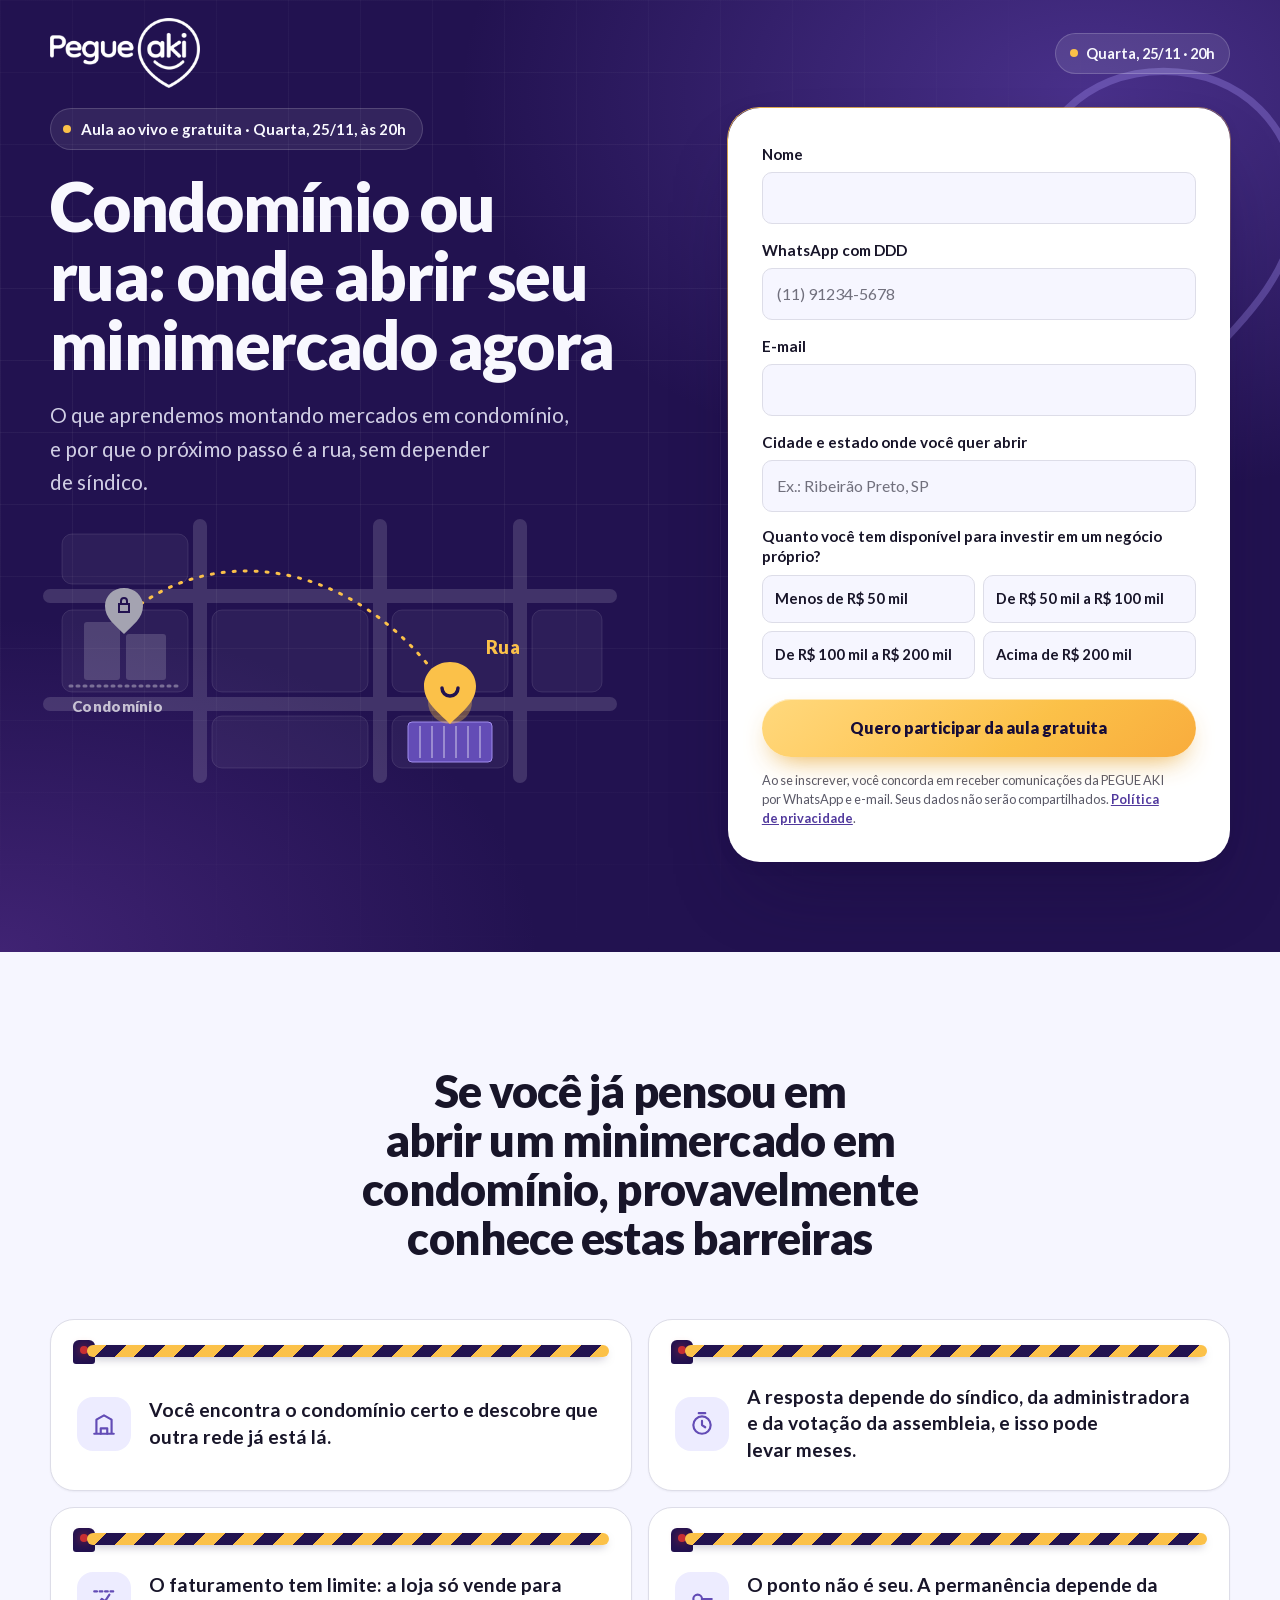
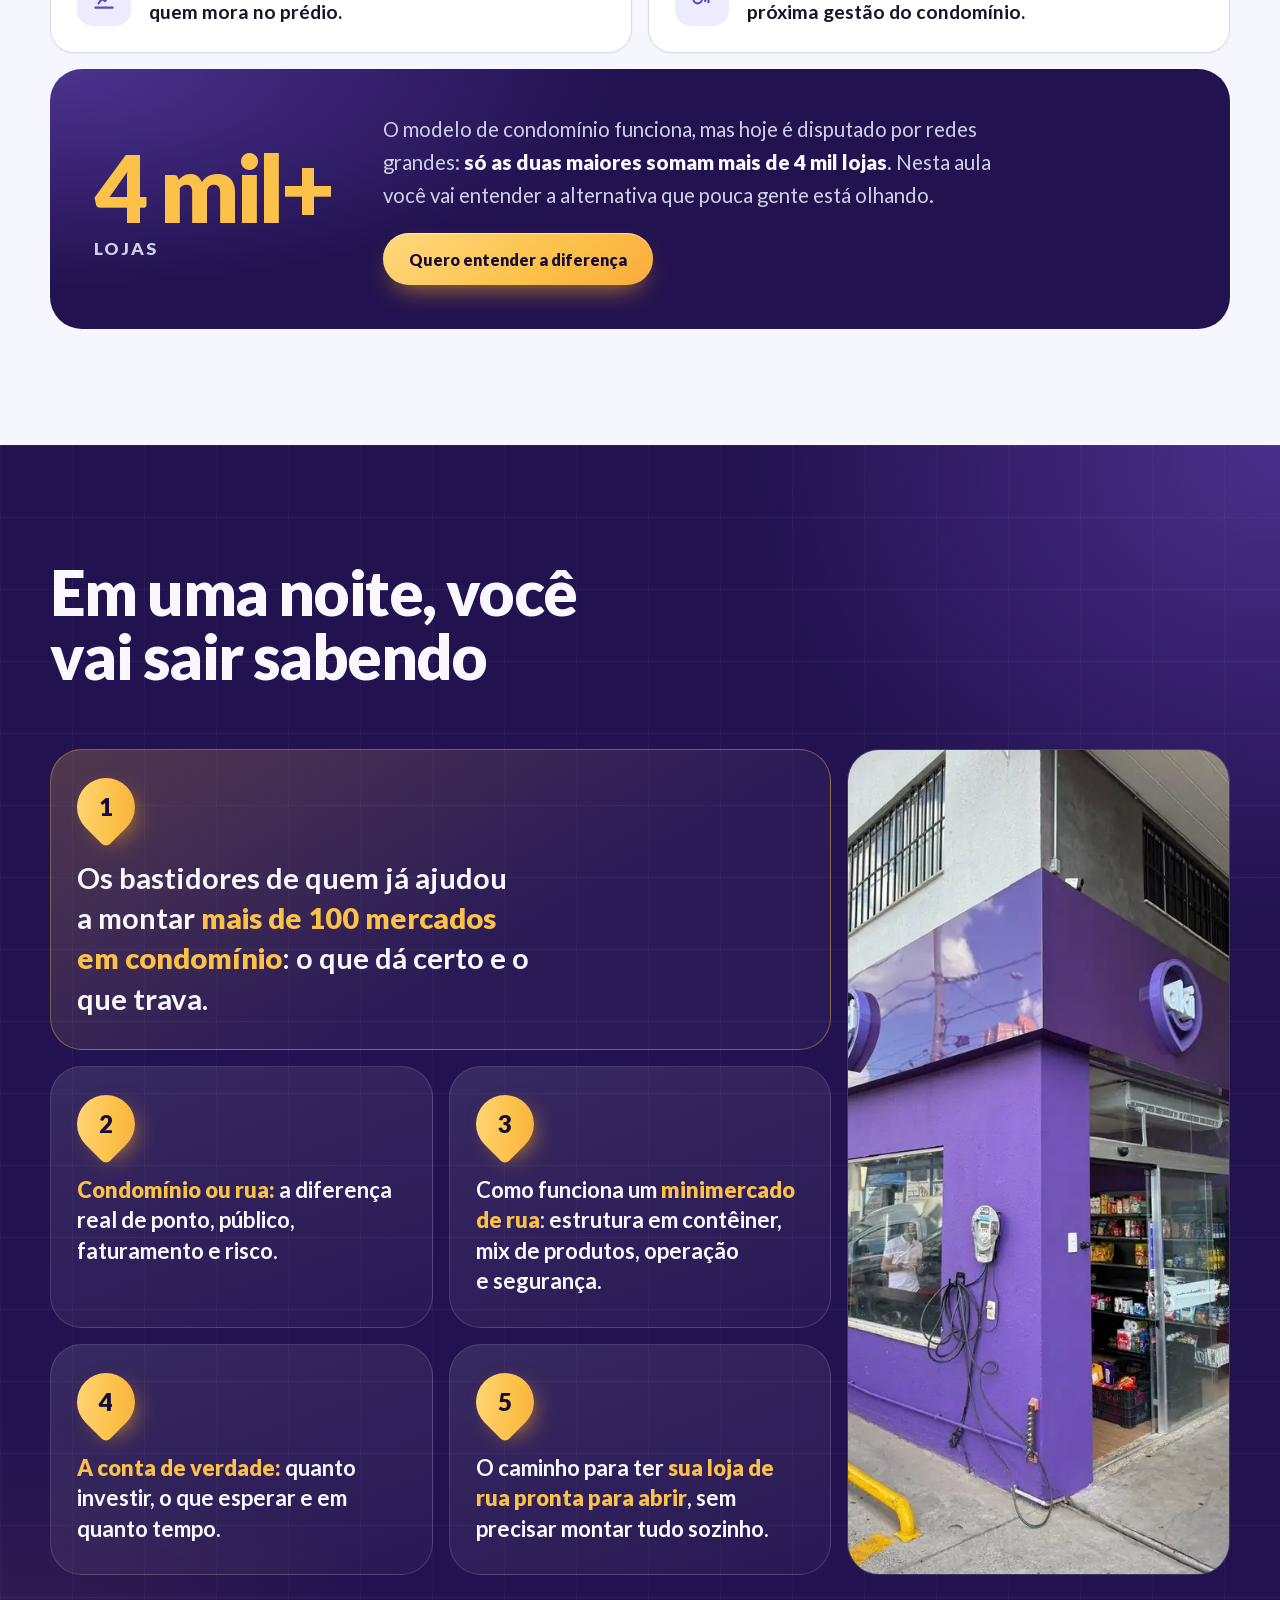
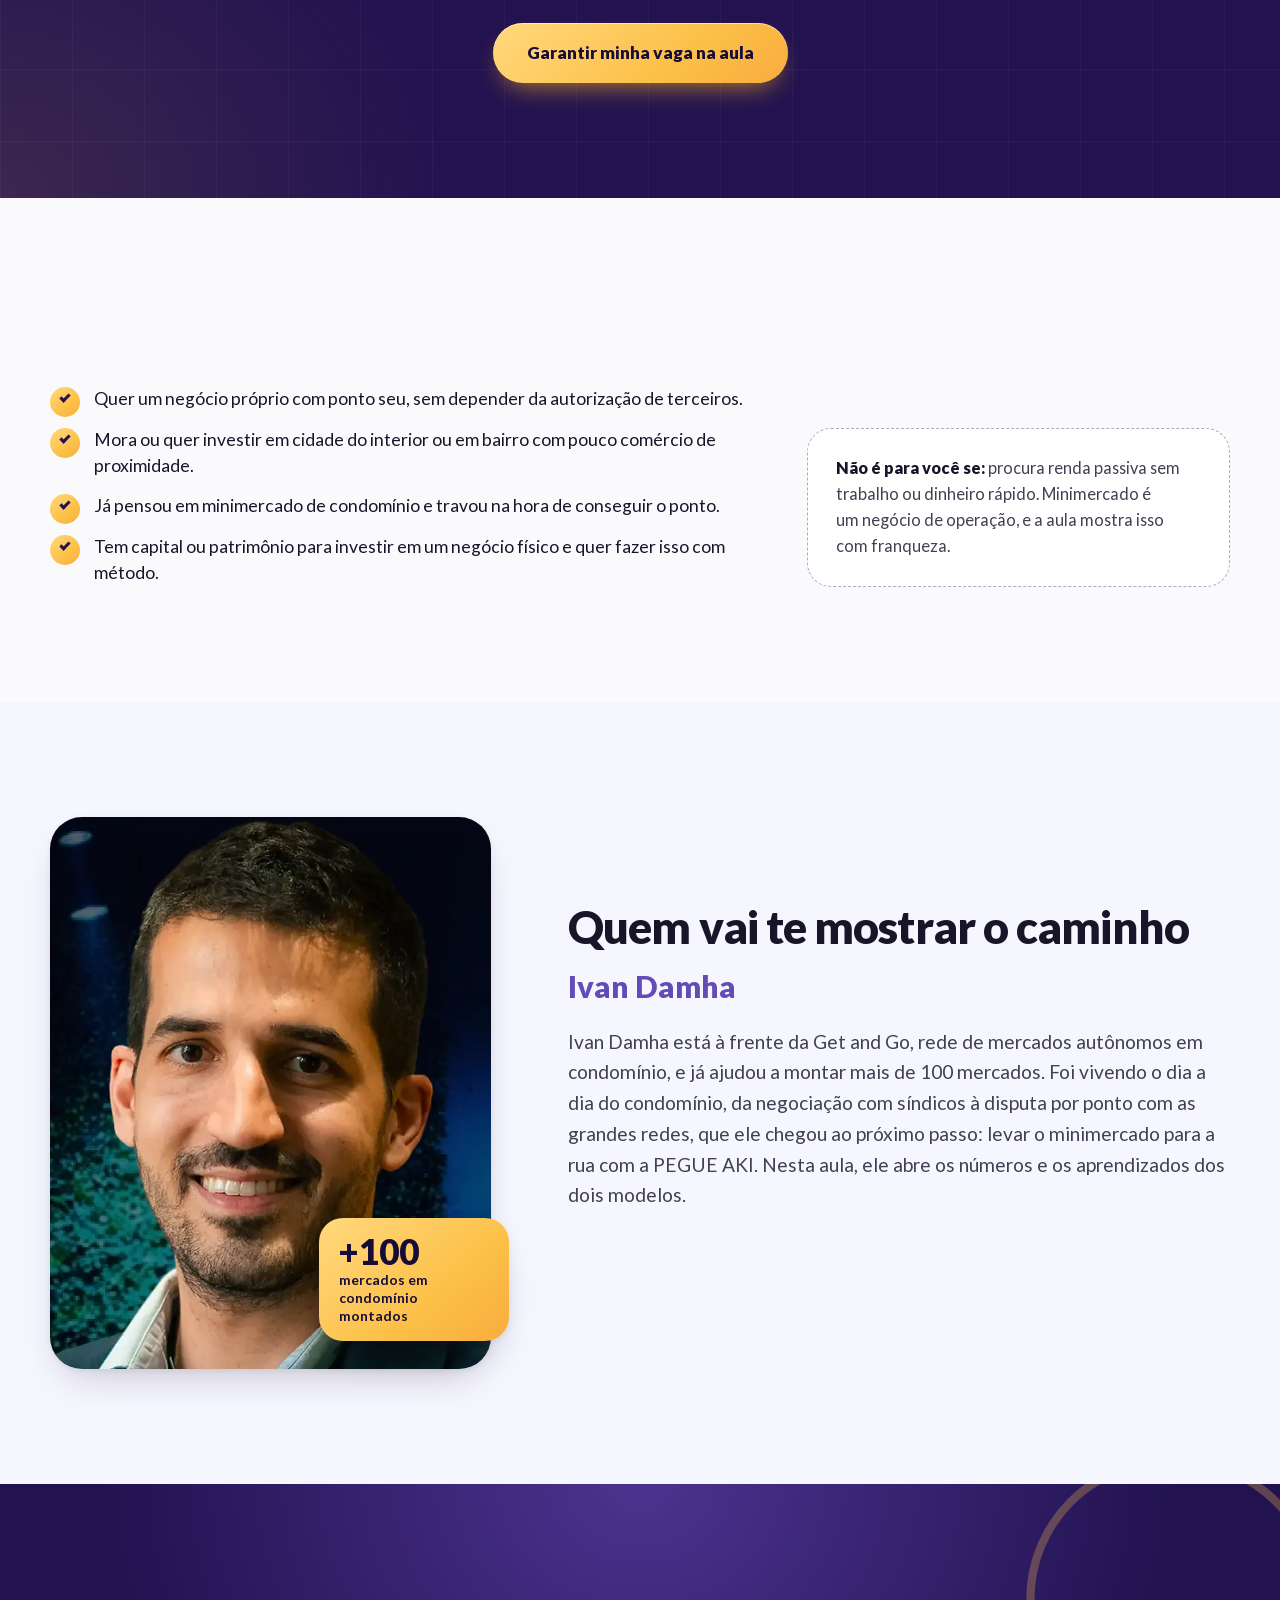
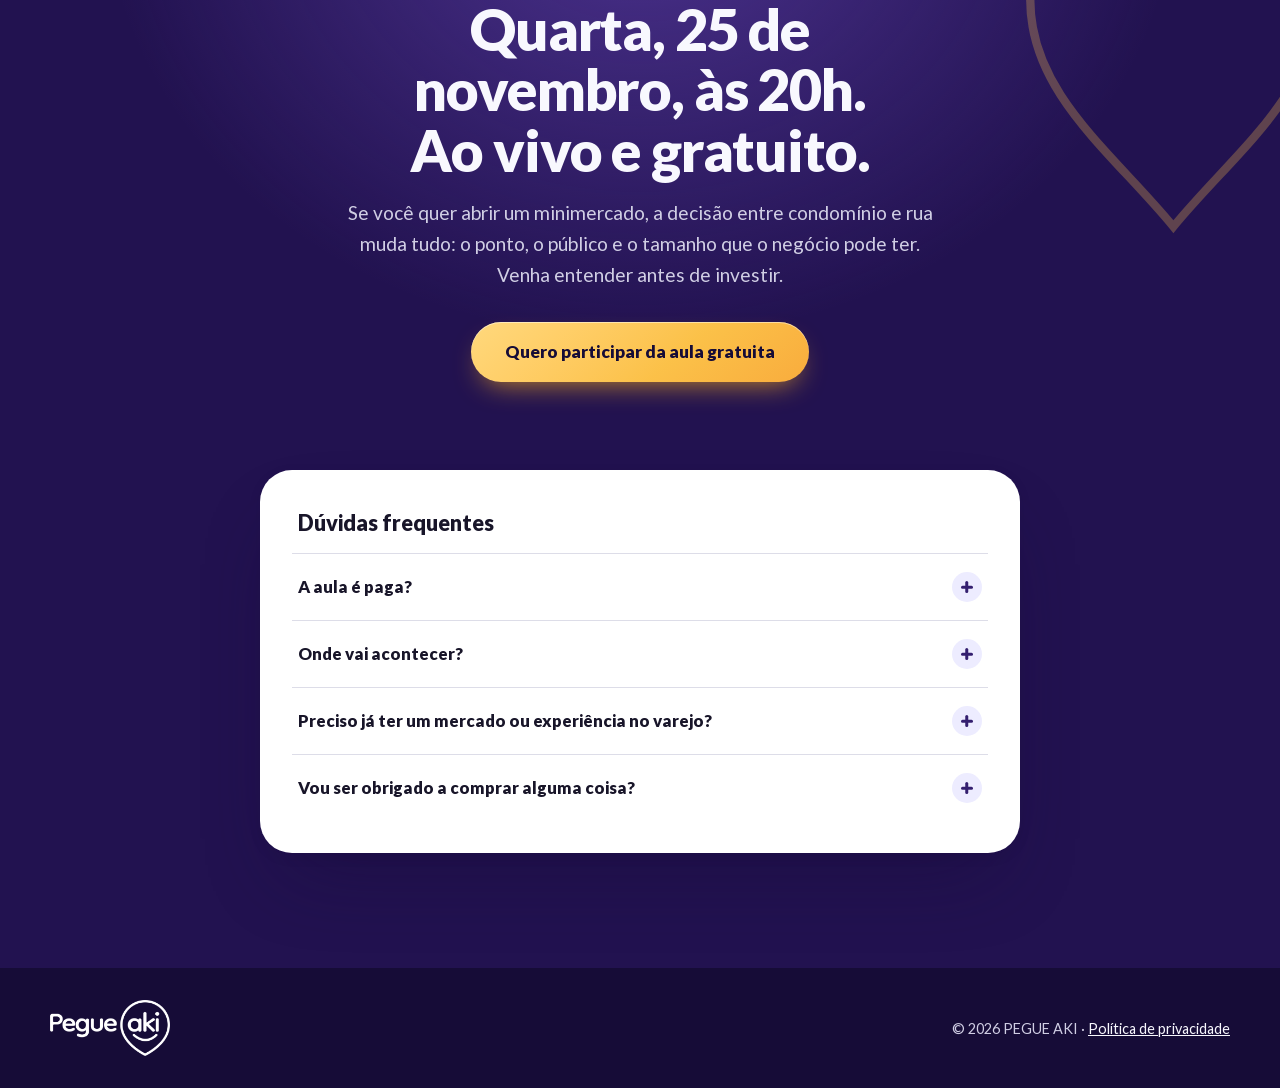
==== commit 5c6ce0ab: "Foto do Ivan, barreiras como cancelas e destaque nos 5 aprendizados Co-Authored-By: Claude Opus 5.5 " ====
--- a/index.html
+++ b/index.html
@@ -13,7 +13,7 @@
   <link rel="icon" href="favicon.png" type="image/png">
   <link rel="preload" href="assets/fonts/lato-900.woff2" as="font" type="font/woff2" crossorigin>
   <link rel="preload" href="assets/fonts/lato-400.woff2" as="font" type="font/woff2" crossorigin>
-  <link rel="stylesheet" href="assets/css/style.css?v=1">
+  <link rel="stylesheet" href="assets/css/style.css?v=2">
   <script>document.documentElement.classList.add('js');</script>
 </head>
 <body>
@@ -131,38 +131,55 @@
 
     <!-- ============ 2 · IDENTIFICAÇÃO ============ -->
     <section class="pain section" aria-labelledby="pain-title">
-      <div class="wrap pain__in">
+      <div class="wrap">
         <h2 class="h2 pain__title" id="pain-title" data-reveal>Se você já pensou em abrir um minimercado em condomínio, provavelmente conhece estas barreiras</h2>
-        <ul class="barriers" data-reveal-list>
-          <li><span class="barriers__ico" aria-hidden="true"><svg viewBox="0 0 24 24"><path d="M12 21s-7-5.6-7-11a7 7 0 0 1 14 0c0 5.4-7 11-7 11z"/><path d="M9 10h6"/></svg></span>Você encontra o condomínio certo e descobre que outra rede já está lá.</li>
-          <li><span class="barriers__ico" aria-hidden="true"><svg viewBox="0 0 24 24"><circle cx="12" cy="12" r="8"/><path d="M12 8v4l3 2"/></svg></span>A resposta depende do síndico, da administradora e da votação da assembleia, e isso pode levar meses.</li>
-          <li><span class="barriers__ico" aria-hidden="true"><svg viewBox="0 0 24 24"><path d="M4 19h16M7 15l4-4 3 3 5-6"/><path d="M4 6h16" stroke-dasharray="2 3"/></svg></span>O faturamento tem limite: a loja só vende para quem mora no prédio.</li>
-          <li><span class="barriers__ico" aria-hidden="true"><svg viewBox="0 0 24 24"><circle cx="8" cy="12" r="4"/><path d="M12 12h9M18 12v3M15 12v2"/></svg></span>O ponto não é seu. A permanência depende da próxima gestão do condomínio.</li>
+        <ul class="gates" data-reveal-list>
+          <li class="gate">
+            <span class="gate__bar" aria-hidden="true"><i class="gate__post"></i><i class="gate__arm"></i></span>
+            <span class="gate__ico" aria-hidden="true"><svg viewBox="0 0 24 24"><path d="M3 21h18M5 21V8l7-4 7 4v13"/><path d="M9 21v-5h6v5"/></svg></span>
+            <p>Você encontra o condomínio certo e descobre que outra rede já está lá.</p>
+          </li>
+          <li class="gate">
+            <span class="gate__bar" aria-hidden="true"><i class="gate__post"></i><i class="gate__arm"></i></span>
+            <span class="gate__ico" aria-hidden="true"><svg viewBox="0 0 24 24"><circle cx="12" cy="13" r="8"/><path d="M12 9v4l3 2M9 2h6"/></svg></span>
+            <p>A resposta depende do síndico, da administradora e da votação da assembleia, e isso pode levar meses.</p>
+          </li>
+          <li class="gate">
+            <span class="gate__bar" aria-hidden="true"><i class="gate__post"></i><i class="gate__arm"></i></span>
+            <span class="gate__ico" aria-hidden="true"><svg viewBox="0 0 24 24"><path d="M4 20h16"/><path d="M7 16l3-4 3 2 4-6"/><path d="M3 5h18" stroke-dasharray="2.5 2.5"/></svg></span>
+            <p>O faturamento tem limite: a loja só vende para quem mora no prédio.</p>
+          </li>
+          <li class="gate">
+            <span class="gate__bar" aria-hidden="true"><i class="gate__post"></i><i class="gate__arm"></i></span>
+            <span class="gate__ico" aria-hidden="true"><svg viewBox="0 0 24 24"><circle cx="8" cy="12" r="4"/><path d="M12 12h9M18 12v3M15 12v2"/></svg></span>
+            <p>O ponto não é seu. A permanência depende da próxima gestão do condomínio.</p>
+          </li>
         </ul>
+
         <div class="pain__close" data-reveal>
-          <p class="lede">O modelo de condomínio funciona, mas hoje é disputado por redes grandes: <strong>só as duas maiores somam mais de 4 mil lojas</strong>. Nesta aula você vai entender a alternativa que pouca gente está olhando.</p>
-          <a class="btn btn--roxo" href="#inscricao" data-to-form>Quero entender a diferença</a>
+          <p class="pain__stat" aria-hidden="true"><b>4 mil+</b><span>lojas</span></p>
+          <div class="pain__closecopy">
+            <p>O modelo de condomínio funciona, mas hoje é disputado por redes grandes: <strong>só as duas maiores somam mais de 4 mil lojas</strong>. Nesta aula você vai entender a alternativa que pouca gente está olhando.</p>
+            <a class="btn btn--sun" href="#inscricao" data-to-form>Quero entender a diferença</a>
+          </div>
         </div>
       </div>
     </section>
 
     <!-- ============ 3 · O QUE VOCÊ VAI VER ============ -->
     <section class="agenda section" aria-labelledby="agenda-title">
-      <div class="wrap agenda__in">
-        <div class="agenda__photos" aria-hidden="true">
-          <figure class="ph ph--a"><img src="assets/img/loja-esquina.webp" alt="" loading="lazy" decoding="async" width="760" height="1013"></figure>
-          <figure class="ph ph--b"><img src="assets/img/loja-interior.webp" alt="" loading="lazy" decoding="async" width="760" height="1013"></figure>
-        </div>
-        <div class="agenda__copy">
-          <h2 class="h2" id="agenda-title" data-reveal>Em uma noite, você vai sair sabendo</h2>
-          <ol class="steps" data-reveal-list>
-            <li><span class="steps__n">1</span><p>Os bastidores de quem já ajudou a montar mais de 100 mercados em condomínio: o que dá certo e o que trava.</p></li>
-            <li><span class="steps__n">2</span><p>Condomínio ou rua: a diferença real de ponto, público, faturamento e risco.</p></li>
-            <li><span class="steps__n">3</span><p>Como funciona um minimercado de rua: estrutura em contêiner, mix de produtos, operação e segurança.</p></li>
-            <li><span class="steps__n">4</span><p>A conta de verdade: quanto investir, o que esperar e em quanto tempo.</p></li>
-            <li><span class="steps__n">5</span><p>O caminho para ter sua loja de rua pronta para abrir, sem precisar montar tudo sozinho.</p></li>
-          </ol>
-          <a class="btn btn--roxo" href="#inscricao" data-to-form>Garantir minha vaga na aula</a>
+      <div class="wrap">
+        <h2 class="agenda__title" id="agenda-title" data-reveal>Em uma noite, você vai sair sabendo</h2>
+        <ol class="learn" data-reveal-list>
+          <li class="learn__item"><span class="learn__n" aria-hidden="true">1</span><p>Os bastidores de quem já ajudou a montar <strong>mais de 100 mercados em condomínio</strong>: o que dá certo e o que trava.</p></li>
+          <li class="learn__item"><span class="learn__n" aria-hidden="true">2</span><p><strong>Condomínio ou rua:</strong> a diferença real de ponto, público, faturamento e risco.</p></li>
+          <li class="learn__item"><span class="learn__n" aria-hidden="true">3</span><p>Como funciona um <strong>minimercado de rua</strong>: estrutura em contêiner, mix de produtos, operação e segurança.</p></li>
+          <li class="learn__item"><span class="learn__n" aria-hidden="true">4</span><p><strong>A conta de verdade:</strong> quanto investir, o que esperar e em quanto tempo.</p></li>
+          <li class="learn__item"><span class="learn__n" aria-hidden="true">5</span><p>O caminho para ter <strong>sua loja de rua pronta para abrir</strong>, sem precisar montar tudo sozinho.</p></li>
+          <li class="learn__photo" aria-hidden="true"><img src="assets/img/loja-esquina.webp" alt="" loading="lazy" decoding="async" width="760" height="1013"></li>
+        </ol>
+        <div class="agenda__cta" data-reveal>
+          <a class="btn btn--sun btn--lg" href="#inscricao" data-to-form>Garantir minha vaga na aula</a>
         </div>
       </div>
     </section>
@@ -189,7 +206,7 @@
     <section class="host section" aria-labelledby="host-title">
       <div class="wrap host__in">
         <figure class="host__photo" data-reveal>
-          <img src="assets/img/loja-corredor.webp" alt="Corredor de uma loja PEGUE AKI, com geladeiras e prateleiras abastecidas" loading="lazy" decoding="async" width="760" height="1013">
+          <img src="assets/img/ivan-damha.webp" alt="Ivan Damha, sorrindo, de blazer azul-marinho" loading="lazy" decoding="async" width="768" height="960">
           <figcaption class="host__badge"><b>+100</b><span>mercados em condomínio montados</span></figcaption>
         </figure>
         <div class="host__copy">
@@ -232,6 +249,6 @@
   </div>
 
   <script src="assets/js/config.js?v=1" defer></script>
-  <script src="assets/js/main.js?v=1" defer></script>
+  <script src="assets/js/main.js?v=2" defer></script>
 </body>
 </html>
--- a/assets/css/style.css
+++ b/assets/css/style.css
@@ -196,39 +196,67 @@
 @media (max-width: 760px) { body:not(.thanks) .top__date { display: none; } }   /* a data já está no pré-título */
 
 /* =========================================================
-   2 · IDENTIFICAÇÃO
-   ========================================================= */
-.pain__in { display: grid; grid-template-columns: minmax(0, 0.9fr) minmax(0, 1.1fr); gap: clamp(32px, 5vw, 80px); align-items: start; }
-.pain__title { position: sticky; top: 40px; }
-.barriers { display: grid; gap: 12px; }
-.barriers li { display: flex; gap: 16px; align-items: flex-start; padding: 20px 22px; border-radius: var(--r-lg); background: var(--surface); border: 1px solid var(--line); font-size: 1.08rem; line-height: 1.45; }
-.barriers__ico { flex: none; width: 44px; height: 44px; border-radius: 50%; display: grid; place-items: center; background: var(--roxo-100); color: var(--roxo); }
-.barriers__ico svg { width: 22px; height: 22px; fill: none; stroke: currentColor; stroke-width: 2; stroke-linecap: round; stroke-linejoin: round; }
-.pain__close { grid-column: 2; padding: 28px; border-radius: var(--r-lg); background: var(--roxo-100); }
-.pain__close strong { color: var(--roxo-800); }
-@media (max-width: 920px) { .pain__in { grid-template-columns: 1fr; } .pain__title { position: static; } .pain__close { grid-column: auto; } }
-
-/* =========================================================
-   3 · O QUE VOCÊ VAI VER
-   ========================================================= */
-.agenda { background: var(--surface); border-block: 1px solid var(--line); }
-.agenda__in { display: grid; grid-template-columns: minmax(0, 0.85fr) minmax(0, 1.15fr); gap: clamp(32px, 6vw, 96px); align-items: center; }
-.agenda__photos { position: relative; aspect-ratio: 4 / 5; }
-.ph { position: absolute; border-radius: var(--r-lg); overflow: hidden; box-shadow: var(--shadow-md); }
-.ph img { width: 100%; height: 100%; object-fit: cover; }
-.ph--a { inset: 0 22% 14% 0; }
-.ph--b { inset: 30% 0 0 34%; border: 6px solid var(--surface); }
-.agenda__copy .h2 { margin-bottom: 28px; }
-.steps { display: grid; gap: 4px; counter-reset: s; }
-.steps li { display: grid; grid-template-columns: 56px 1fr; gap: 16px; align-items: start; padding: 16px 0; border-bottom: 1px solid var(--line); }
-.steps li:last-child { border-bottom: 0; }
-.steps__n { position: relative; isolation: isolate; width: 44px; height: 44px; display: grid; place-items: center; color: var(--on-dark); font-weight: 900; font-size: 1.15rem; line-height: 1; }
-.steps__n::before { content: ""; position: absolute; inset: 0; z-index: -1; border-radius: 50% 50% 50% 4px; rotate: -45deg; background: var(--grad-roxo); }   /* número dentro de um pin */
-.steps li p { font-size: 1.08rem; line-height: 1.5; color: var(--ink); padding-top: 9px; }
-@media (max-width: 920px) {
-  .agenda__in { grid-template-columns: 1fr; }
-  .agenda__photos { max-width: 420px; width: 100%; margin-inline: auto; aspect-ratio: 5 / 4; order: 2; }
-  .ph--a { inset: 0 30% 0 0; } .ph--b { inset: 18% 0 -6% 46%; }
+   2 · IDENTIFICAÇÃO: as barreiras viram cancelas que se fecham
+   ========================================================= */
+.pain { background: var(--roxo-50); position: relative; overflow: hidden; }
+.pain__title { max-width: 24ch; margin: 0 auto clamp(36px, 5vw, 56px); text-align: center; }
+.gates { display: grid; grid-template-columns: repeat(2, minmax(0, 1fr)); gap: 16px; }
+.gate { position: relative; display: grid; grid-template-columns: auto 1fr; gap: 18px; align-items: center; padding: 64px 26px 26px; border-radius: var(--r-lg); background: var(--surface); border: 1px solid var(--line); box-shadow: 0 1px 2px oklch(0.21 0.04 289 / 0.05); overflow: hidden; }
+.gate p { font-size: clamp(1.05rem, 1rem + 0.3vw, 1.2rem); font-weight: 700; line-height: 1.4; color: var(--ink); }
+.gate__ico { width: 54px; height: 54px; border-radius: 16px; display: grid; place-items: center; background: var(--roxo-100); color: var(--roxo); }
+.gate__ico svg { width: 26px; height: 26px; fill: none; stroke: currentColor; stroke-width: 2; stroke-linecap: round; stroke-linejoin: round; }
+/* a cancela: poste + braço listrado que desce e fecha */
+.gate__bar { position: absolute; left: 22px; right: 22px; top: 18px; height: 28px; }
+.gate__post { position: absolute; left: 0; top: 2px; width: 22px; height: 24px; border-radius: 6px 6px 3px 3px; background: var(--roxo-900); }
+.gate__post::after { content: ""; position: absolute; left: 50%; top: 6px; width: 8px; height: 8px; translate: -50% 0; border-radius: 50%; background: var(--err); box-shadow: 0 0 10px oklch(0.55 0.19 25 / 0.8); }
+.gate__arm { position: absolute; left: 14px; right: 0; top: 7px; height: 12px; border-radius: 6px; transform-origin: 0 50%;
+  background: repeating-linear-gradient(-45deg, var(--sol) 0 14px, var(--roxo-900) 14px 28px); box-shadow: 0 4px 10px -4px oklch(0.2 0.08 288 / 0.5); }
+.js .gate .gate__arm { rotate: -38deg; }
+.js .gates.is-in .gate .gate__arm { rotate: 0deg; transition: rotate 900ms var(--ease-expo) 350ms; }
+.js .gates.is-in .gate:nth-child(2) .gate__arm { transition-delay: 480ms; }
+.js .gates.is-in .gate:nth-child(3) .gate__arm { transition-delay: 610ms; }
+.js .gates.is-in .gate:nth-child(4) .gate__arm { transition-delay: 740ms; }
+
+.pain__close { margin-top: 16px; display: grid; grid-template-columns: auto 1fr; gap: clamp(20px, 4vw, 56px); align-items: center; padding: clamp(26px, 4vw, 44px); border-radius: var(--r-xl); background: radial-gradient(70% 120% at 0% 0%, oklch(0.5 0.17 292 / 0.6), transparent 70%), var(--roxo-900); color: var(--on-dark); }
+.pain__stat { display: grid; line-height: 1; }
+.pain__stat b { font-size: clamp(3.4rem, 2.2rem + 4.5vw, 6.4rem); letter-spacing: -0.04em; color: var(--sol); }
+.pain__stat span { font-size: 1.1rem; font-weight: 900; text-transform: uppercase; letter-spacing: 0.12em; color: var(--on-dark-2); margin-top: 6px; }
+.pain__closecopy p { font-size: clamp(1.08rem, 1rem + 0.35vw, 1.28rem); color: var(--on-dark-2); max-width: 54ch; }
+.pain__closecopy strong { color: var(--on-dark); }
+.pain__closecopy .btn { margin-top: 22px; }
+@media (max-width: 860px) {
+  .gates { grid-template-columns: 1fr; }
+  .pain__close { grid-template-columns: 1fr; }
+}
+
+/* =========================================================
+   3 · O QUE VOCÊ VAI VER: os 5 itens em destaque
+   ========================================================= */
+.agenda { position: relative; overflow: hidden; isolation: isolate; color: var(--on-dark);
+  background: radial-gradient(60% 50% at 100% 0%, oklch(0.5 0.17 292 / 0.55), transparent 70%), radial-gradient(50% 40% at 0% 100%, oklch(0.843 0.148 82 / 0.12), transparent 70%), var(--roxo-900); }
+.agenda::before { content: ""; position: absolute; inset: 0; z-index: -1; background-image: linear-gradient(oklch(1 0 0 / 0.04) 1px, transparent 1px), linear-gradient(90deg, oklch(1 0 0 / 0.04) 1px, transparent 1px); background-size: 72px 72px; }
+.agenda__title { font-size: clamp(2.1rem, 1.2rem + 3.4vw, 4rem); font-weight: 900; line-height: 1.03; letter-spacing: -0.025em; max-width: 16ch; margin-bottom: clamp(36px, 5vw, 60px); }
+.learn { display: grid; grid-template-columns: repeat(3, minmax(0, 1fr)); gap: 16px; }
+.learn__item { position: relative; display: grid; align-content: start; gap: 22px; padding: 28px 26px 30px; border-radius: var(--r-xl);
+  background: linear-gradient(160deg, oklch(1 0 0 / 0.1), oklch(1 0 0 / 0.03)); border: 1px solid oklch(1 0 0 / 0.14);
+  transition: translate 300ms var(--ease-out), border-color 300ms ease, background-color 300ms ease; }
+.learn__item p { font-size: clamp(1.15rem, 1.02rem + 0.45vw, 1.42rem); font-weight: 700; line-height: 1.38; color: var(--on-dark); }
+.learn__item strong { color: var(--sol); }
+.learn__n { position: relative; isolation: isolate; width: 58px; height: 58px; display: grid; place-items: center; font-size: 1.5rem; font-weight: 900; color: var(--roxo-950); line-height: 1; }
+.learn__n::before { content: ""; position: absolute; inset: 0; z-index: -1; border-radius: 50% 50% 50% 6px; rotate: -45deg; background: var(--grad-sol); box-shadow: 0 10px 24px -10px oklch(0.75 0.15 75 / 0.9); }
+.learn__item:first-child { grid-column: span 2; background: linear-gradient(150deg, oklch(0.843 0.148 82 / 0.22), oklch(1 0 0 / 0.04) 60%); border-color: oklch(0.843 0.148 82 / 0.4); }
+.learn__item:first-child p { font-size: clamp(1.3rem, 1.1rem + 0.9vw, 1.85rem); max-width: 30ch; }
+.learn__photo { grid-column: 3; grid-row: 1 / span 3; border-radius: var(--r-xl); overflow: hidden; min-height: 220px; border: 1px solid oklch(1 0 0 / 0.14); }
+.learn__photo img { width: 100%; height: 100%; object-fit: cover; }
+@media (hover: hover) and (pointer: fine) { .learn__item:hover { translate: 0 -4px; border-color: oklch(0.843 0.148 82 / 0.55); } }
+.agenda__cta { margin-top: clamp(32px, 4vw, 48px); display: flex; justify-content: center; }
+@media (max-width: 980px) { .learn { grid-template-columns: repeat(2, minmax(0, 1fr)); } .learn__photo { grid-column: 1 / -1; grid-row: auto; aspect-ratio: 16 / 9; } }
+@media (max-width: 620px) {
+  .learn { grid-template-columns: 1fr; }
+  .learn__item:first-child { grid-column: auto; }
+  .learn__item { grid-template-columns: auto 1fr; align-items: start; gap: 18px; padding: 22px 20px; }
+  .learn__n { width: 50px; height: 50px; font-size: 1.3rem; }
+  .learn__photo { min-height: 0; aspect-ratio: 4 / 3; }
 }
 
 /* =========================================================
@@ -260,7 +288,7 @@
 .host__path span { padding: 8px 14px; border-radius: var(--pill); background: var(--surface); border: 1px solid var(--line); }
 .host__path .is-next { background: var(--grad-roxo); color: var(--on-dark); border-color: transparent; }
 .host__path svg { width: 40px; height: 12px; fill: none; stroke: var(--roxo); stroke-width: 2; stroke-linecap: round; stroke-linejoin: round; }
-@media (max-width: 920px) { .host__in { grid-template-columns: 1fr; } .host__photo { max-width: 420px; } .host__badge { right: 12px; } }
+@media (max-width: 920px) { .host__in { grid-template-columns: 1fr; } .host__photo { max-width: 420px; margin-bottom: 36px; } .host__badge { right: 14px; bottom: -32px; padding: 12px 16px; } .host__badge b { font-size: 1.8rem; } }
 
 /* =========================================================
    6 · CHAMADA FINAL E DÚVIDAS
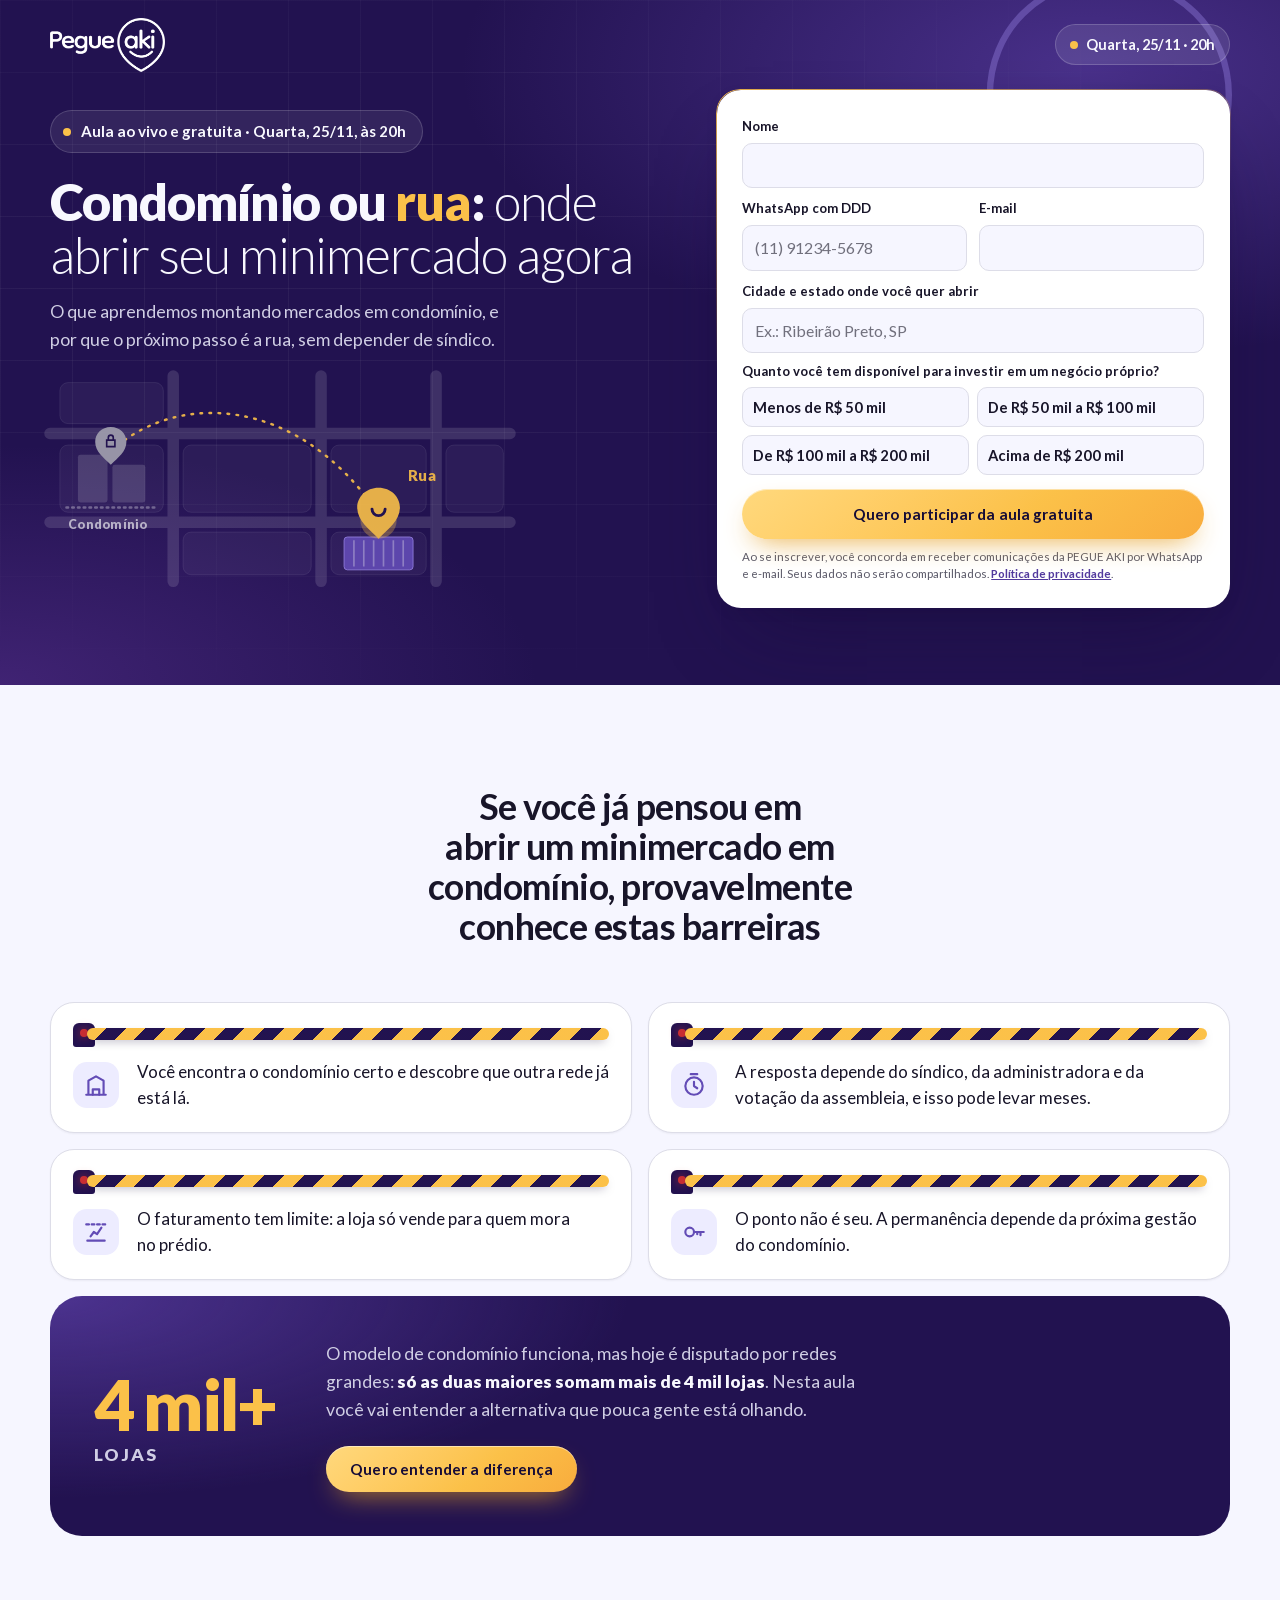
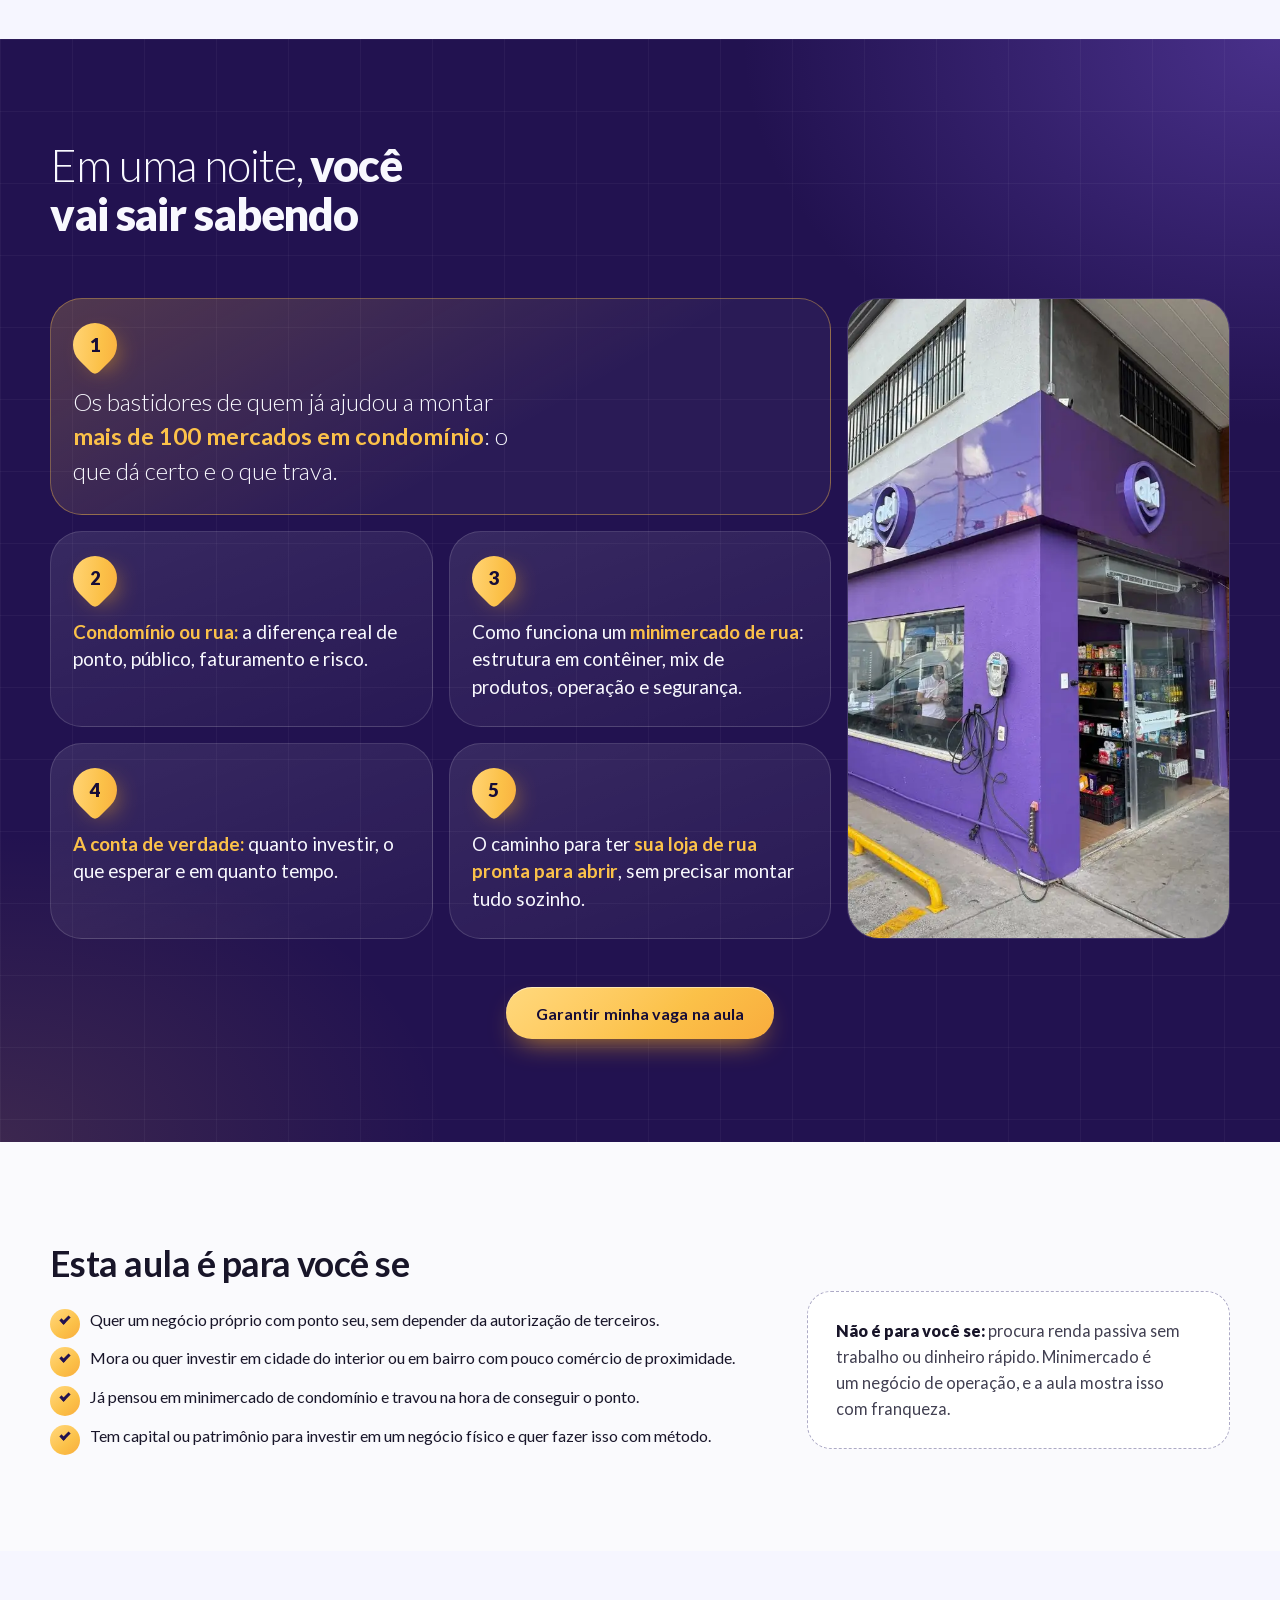
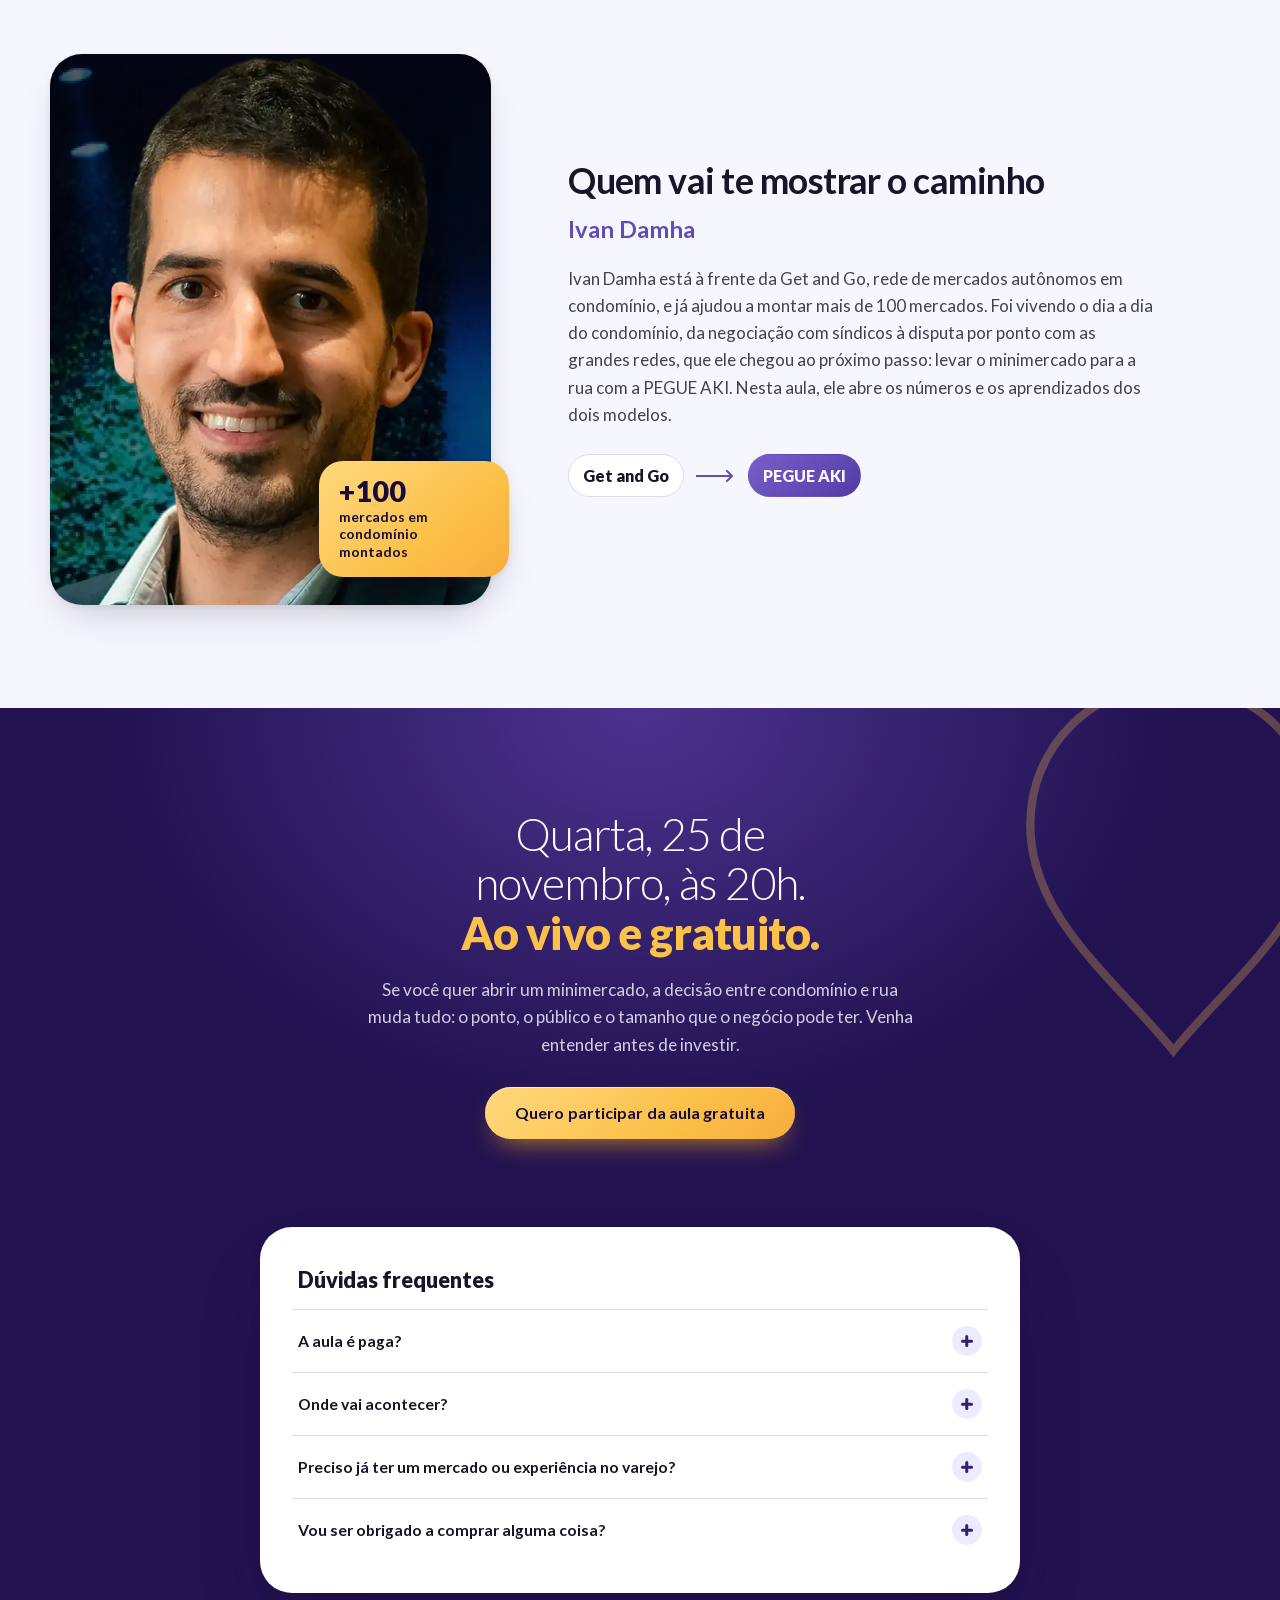
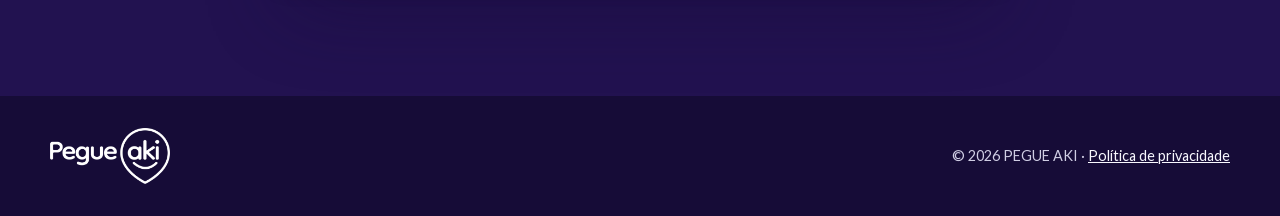
==== commit 2f86a9ef: "Ajustes do cliente: formulário na 1ª dobra e visual mais fino Formulário compacto (WhatsApp e e-mail" ====
--- a/index.html
+++ b/index.html
@@ -12,8 +12,8 @@
   <meta property="og:image" content="assets/img/og.jpg">
   <link rel="icon" href="favicon.png" type="image/png">
   <link rel="preload" href="assets/fonts/lato-900.woff2" as="font" type="font/woff2" crossorigin>
-  <link rel="preload" href="assets/fonts/lato-400.woff2" as="font" type="font/woff2" crossorigin>
-  <link rel="stylesheet" href="assets/css/style.css?v=2">
+  <link rel="preload" href="assets/fonts/lato-300.woff2" as="font" type="font/woff2" crossorigin>
+  <link rel="stylesheet" href="assets/css/style.css?v=3">
   <script>document.documentElement.classList.add('js');</script>
 </head>
 <body>
@@ -35,7 +35,7 @@
       <div class="wrap hero__in">
         <div class="hero__copy">
           <p class="eyebrow"><span class="live-dot" aria-hidden="true"></span>Aula ao vivo e gratuita · Quarta, 25/11, às 20h</p>
-          <h1 class="hero__title" id="hero-title">Condomínio ou rua: onde abrir seu minimercado agora</h1>
+          <h1 class="hero__title" id="hero-title"><b>Condomínio ou <span class="hl">rua</span>:</b> onde abrir seu minimercado agora</h1>
           <p class="hero__sub">O que aprendemos montando mercados em condomínio, e por que o próximo passo é a rua, sem depender de síndico.</p>
 
           <div class="countdown" data-countdown aria-live="off" hidden>
@@ -93,12 +93,12 @@
               <input id="f-nome" name="nome" type="text" autocomplete="name" required minlength="2" enterkeyhint="next">
               <p class="field__err" id="e-nome">Escreva seu nome.</p>
             </div>
-            <div class="field">
+            <div class="field field--half">
               <label for="f-whats">WhatsApp com DDD</label>
               <input id="f-whats" name="whatsapp" type="tel" inputmode="tel" autocomplete="tel-national" placeholder="(11) 91234-5678" required data-mask="phone" enterkeyhint="next">
               <p class="field__err" id="e-whats">Informe o WhatsApp com DDD, só números.</p>
             </div>
-            <div class="field">
+            <div class="field field--half">
               <label for="f-email">E-mail</label>
               <input id="f-email" name="email" type="email" inputmode="email" autocomplete="email" required enterkeyhint="next">
               <p class="field__err" id="e-email">Confira o e-mail: falta o @ ou o domínio.</p>
@@ -169,7 +169,7 @@
     <!-- ============ 3 · O QUE VOCÊ VAI VER ============ -->
     <section class="agenda section" aria-labelledby="agenda-title">
       <div class="wrap">
-        <h2 class="agenda__title" id="agenda-title" data-reveal>Em uma noite, você vai sair sabendo</h2>
+        <h2 class="agenda__title" id="agenda-title" data-reveal>Em uma noite, <b>você vai sair sabendo</b></h2>
         <ol class="learn" data-reveal-list>
           <li class="learn__item"><span class="learn__n" aria-hidden="true">1</span><p>Os bastidores de quem já ajudou a montar <strong>mais de 100 mercados em condomínio</strong>: o que dá certo e o que trava.</p></li>
           <li class="learn__item"><span class="learn__n" aria-hidden="true">2</span><p><strong>Condomínio ou rua:</strong> a diferença real de ponto, público, faturamento e risco.</p></li>
@@ -222,7 +222,7 @@
     <section class="final" aria-labelledby="final-title">
       <svg class="final__pin" aria-hidden="true" viewBox="0 0 200 240"><path d="M100 10c50 0 86 38 86 84 0 56-50 92-86 136-36-44-86-80-86-136 0-46 36-84 86-84z"/></svg>
       <div class="wrap final__in">
-        <h2 class="final__title" id="final-title" data-reveal>Quarta, 25 de novembro, às 20h. Ao vivo e gratuito.</h2>
+        <h2 class="final__title" id="final-title" data-reveal>Quarta, 25 de novembro, às 20h. <b>Ao vivo e gratuito.</b></h2>
         <p class="final__text" data-reveal>Se você quer abrir um minimercado, a decisão entre condomínio e rua muda tudo: o ponto, o público e o tamanho que o negócio pode ter. Venha entender antes de investir.</p>
         <a class="btn btn--sun btn--lg" href="#inscricao" data-to-form data-reveal>Quero participar da aula gratuita</a>
 
@@ -249,6 +249,6 @@
   </div>
 
   <script src="assets/js/config.js?v=1" defer></script>
-  <script src="assets/js/main.js?v=2" defer></script>
+  <script src="assets/js/main.js?v=3" defer></script>
 </body>
 </html>
--- a/assets/css/style.css
+++ b/assets/css/style.css
@@ -3,6 +3,7 @@
    Marca: roxo #634CB6, amarelo #FBC149, Lato, pin de localização.
    ========================================================= */
 
+@font-face { font-family: "Lato"; src: url("../fonts/lato-300.woff2") format("woff2"); font-weight: 300; font-display: swap; }
 @font-face { font-family: "Lato"; src: url("../fonts/lato-400.woff2") format("woff2"); font-weight: 400; font-display: swap; }
 @font-face { font-family: "Lato"; src: url("../fonts/lato-700.woff2") format("woff2"); font-weight: 700; font-display: swap; }
 @font-face { font-family: "Lato"; src: url("../fonts/lato-900.woff2") format("woff2"); font-weight: 900; font-display: swap; }
@@ -36,7 +37,7 @@
   --font: "Lato", "Lato Fallback", system-ui, -apple-system, "Segoe UI", sans-serif;
   --gutter: clamp(16px, 4vw, 40px);
   --wrap: 1180px;
-  --section: clamp(72px, 9vw, 136px);
+  --section: clamp(64px, 8vw, 112px);
   --r-sm: 10px; --r-md: 16px; --r-lg: 24px; --r-xl: 32px; --pill: 999px;
   --shadow-md: 0 2px 6px oklch(0.21 0.04 289 / 0.06), 0 18px 40px -16px oklch(0.21 0.04 289 / 0.25);
   --shadow-lg: 0 4px 12px oklch(0.2 0.08 288 / 0.12), 0 40px 80px -28px oklch(0.2 0.08 288 / 0.45);
@@ -48,7 +49,7 @@
 
 *, *::before, *::after { box-sizing: border-box; }
 html { -webkit-text-size-adjust: 100%; scroll-behavior: smooth; scroll-padding-top: 16px; }
-body { margin: 0; background: var(--bg); color: var(--ink); font-family: var(--font); font-size: 1.0625rem; line-height: 1.6; -webkit-font-smoothing: antialiased; overflow-x: clip; }
+body { margin: 0; background: var(--bg); color: var(--ink); font-family: var(--font); font-size: 1rem; line-height: 1.6; -webkit-font-smoothing: antialiased; overflow-x: clip; }
 img { display: block; max-width: 100%; height: auto; }
 h1, h2, h3 { margin: 0; text-wrap: balance; }
 p { margin: 0; text-wrap: pretty; }
@@ -63,21 +64,21 @@
 
 .wrap { width: min(var(--wrap), 100% - 2 * var(--gutter)); margin-inline: auto; }
 .section { padding-block: var(--section); }
-.h2 { font-size: clamp(1.75rem, 1.15rem + 2.1vw, 2.9rem); font-weight: 900; line-height: 1.08; letter-spacing: -0.02em; }
-.lede { font-size: clamp(1.05rem, 1rem + 0.25vw, 1.2rem); color: var(--ink-2); max-width: 60ch; }
+.h2 { font-size: clamp(1.5rem, 1.1rem + 1.4vw, 2.25rem); font-weight: 700; line-height: 1.12; letter-spacing: -0.015em; }
+.lede { font-size: clamp(0.98rem, 0.95rem + 0.15vw, 1.06rem); color: var(--ink-2); max-width: 60ch; }
 .lede strong { color: var(--ink); }
 
 /* ---------- botões ---------- */
 .btn {
   display: inline-flex; align-items: center; justify-content: center; gap: 10px; position: relative;
-  min-height: 52px; padding: 14px 26px; border-radius: var(--pill); border: 0; cursor: pointer;
-  font-weight: 900; font-size: 1.02rem; line-height: 1.2; text-align: center; text-decoration: none;
+  min-height: 46px; padding: 12px 24px; border-radius: var(--pill); border: 0; cursor: pointer;
+  font-weight: 700; font-size: 0.95rem; letter-spacing: 0.005em; line-height: 1.2; text-align: center; text-decoration: none;
   transition: transform 160ms var(--ease-out), box-shadow 240ms var(--ease-out), filter 200ms ease;
   -webkit-tap-highlight-color: transparent;
 }
 .btn:active { transform: scale(0.97); }
 .btn--block { width: 100%; }
-.btn--lg { min-height: 60px; padding-inline: 34px; font-size: 1.08rem; }
+.btn--lg { min-height: 52px; padding-inline: 30px; font-size: 1rem; }
 .btn--sun { background: var(--grad-sol); color: var(--roxo-950); box-shadow: inset 0 1px 0 oklch(1 0 0 / 0.5), 0 12px 28px -12px oklch(0.75 0.15 75 / 0.9); }
 .btn--roxo { background: var(--grad-roxo); color: var(--on-dark); box-shadow: inset 0 1px 0 oklch(1 0 0 / 0.2), 0 12px 28px -12px oklch(0.45 0.16 289 / 0.8); margin-top: 32px; }
 @media (hover: hover) and (pointer: fine) {
@@ -95,7 +96,7 @@
 /* ---------- topo ---------- */
 .top { position: absolute; inset: 0 0 auto; z-index: var(--z-sticky); padding-top: 18px; }
 .top__in { display: flex; justify-content: space-between; align-items: center; gap: 16px; }
-.top__logo { width: clamp(118px, 12vw, 150px); height: auto; }
+.top__logo { width: clamp(104px, 9vw, 126px); height: auto; }
 .top__date { display: inline-flex; align-items: center; gap: 8px; padding: 8px 14px; border-radius: var(--pill); background: oklch(1 0 0 / 0.1); border: 1px solid oklch(1 0 0 / 0.18); color: var(--on-dark); font-weight: 700; font-size: 0.9rem; white-space: nowrap; }
 
 /* =========================================================
@@ -108,7 +109,7 @@
     radial-gradient(60% 50% at 0% 100%, oklch(0.45 0.16 300 / 0.45), transparent 70%),
     var(--roxo-900);
   color: var(--on-dark);
-  padding: clamp(96px, 12vh, 132px) 0 clamp(56px, 7vw, 96px);
+  padding: clamp(84px, 10vh, 104px) 0 clamp(48px, 6vw, 80px);
 }
 .hero::before {           /* malha de ruas bem sutil */
   content: ""; position: absolute; inset: 0; z-index: -1; pointer-events: none;
@@ -121,21 +122,25 @@
 .ghost-pin { fill: none; stroke: oklch(0.7 0.14 292 / 0.35); stroke-width: 6; }
 .ghost-pin--sm { stroke: oklch(0.843 0.148 82 / 0.35); stroke-width: 4; }
 
-.hero__in { display: grid; grid-template-columns: minmax(0, 1.1fr) minmax(0, 0.9fr); gap: clamp(32px, 5vw, 72px); align-items: start; }
+.hero__in { display: grid; grid-template-columns: minmax(0, 1.08fr) minmax(0, 0.92fr); gap: clamp(28px, 5vw, 80px); align-items: center; }
 .eyebrow { display: inline-flex; align-items: center; gap: 10px; padding: 8px 16px 8px 12px; border-radius: var(--pill); background: oklch(1 0 0 / 0.08); border: 1px solid oklch(1 0 0 / 0.16); font-weight: 700; font-size: 0.95rem; margin-bottom: 22px; }
-.hero__title { font-size: clamp(2.3rem, 1.25rem + 3.7vw, 4.3rem); font-weight: 900; line-height: 1.02; letter-spacing: -0.025em; margin-bottom: 20px; }
-.hero__sub { font-size: clamp(1.08rem, 1rem + 0.4vw, 1.3rem); color: var(--on-dark-2); max-width: 44ch; margin-bottom: 28px; }
+.hero__title { font-size: clamp(2rem, 1.15rem + 2.5vw, 3.3rem); font-weight: 300; line-height: 1.06; letter-spacing: -0.02em; margin-bottom: 16px; }
+.hero__title b { font-weight: 900; }
+.hero__title .hl { color: var(--sol); font-weight: 900; }
+.agenda__title b, .final__title b, .ty-title b { font-weight: 900; }
+.final__title b, .ty-title b { color: var(--sol); }
+.hero__sub { font-size: clamp(0.98rem, 0.94rem + 0.2vw, 1.1rem); color: var(--on-dark-2); max-width: 46ch; margin-bottom: 22px; }
 
 .countdown { display: flex; flex-wrap: wrap; gap: 10px; margin-bottom: 28px; }
 .countdown[hidden] { display: none; }
-.countdown__cell { min-width: 74px; padding: 10px 12px; border-radius: var(--r-md); background: oklch(1 0 0 / 0.07); border: 1px solid oklch(1 0 0 / 0.14); text-align: center; }
-.countdown__cell b { display: block; font-size: 1.7rem; line-height: 1.1; font-weight: 900; font-variant-numeric: tabular-nums; color: var(--sol); }
-.countdown__cell span { font-size: 0.8rem; color: var(--on-dark-2); }
+.countdown__cell { min-width: 58px; padding: 8px 10px; border-radius: var(--r-md); background: oklch(1 0 0 / 0.07); border: 1px solid oklch(1 0 0 / 0.14); text-align: center; }
+.countdown__cell b { display: block; font-size: 1.3rem; line-height: 1.1; font-weight: 700; font-variant-numeric: tabular-nums; color: var(--sol); }
+.countdown__cell span { font-size: 0.72rem; color: var(--on-dark-2); }
 .countdown__live[hidden], .countdown__cell[hidden] { display: none; }
 .countdown__live { display: inline-flex; align-items: center; gap: 8px; font-weight: 900; color: var(--sol); }
 
 /* mapa */
-.map { width: 100%; max-width: 560px; height: auto; overflow: visible; }
+.map { width: 100%; max-width: 460px; opacity: 0.9; height: auto; overflow: visible; }
 .map__streets path { stroke: oklch(1 0 0 / 0.14); stroke-width: 14; fill: none; stroke-linecap: round; }
 .map__blocks rect { fill: oklch(1 0 0 / 0.05); stroke: oklch(1 0 0 / 0.1); }
 .map__condo rect { fill: oklch(1 0 0 / 0.16); }
@@ -157,14 +162,16 @@
 @keyframes drop { from { translate: 0 -60px; } to { translate: 0 0; } }
 
 /* formulário */
-.form-card { background: var(--surface); color: var(--ink); border-radius: var(--r-xl); padding: clamp(22px, 3vw, 34px); box-shadow: var(--shadow-lg); position: relative; }
+.form-card { background: var(--surface); color: var(--ink); border-radius: var(--r-lg); padding: clamp(18px, 2vw, 26px); box-shadow: var(--shadow-lg); position: relative; }
 .form-card::before { content: ""; position: absolute; inset: -1px; border-radius: inherit; padding: 1px; background: linear-gradient(160deg, oklch(0.843 0.148 82 / 0.9), transparent 40%); -webkit-mask: linear-gradient(#000 0 0) content-box, linear-gradient(#000 0 0); -webkit-mask-composite: xor; mask-composite: exclude; pointer-events: none; }
-.form { display: grid; gap: 14px; }
+.form { display: grid; grid-template-columns: 1fr 1fr; gap: 10px 12px; }
+.form > * { grid-column: 1 / -1; }
+.form > .field--half { grid-column: auto; }
 .field { display: grid; gap: 6px; border: 0; margin: 0; padding: 0; min-width: 0; }
-.field label, .field legend { font-weight: 700; font-size: 0.95rem; color: var(--ink); padding: 0; }
-.field legend { margin-bottom: 8px; line-height: 1.35; }
+.field label, .field legend { font-weight: 700; font-size: 0.82rem; color: var(--ink); padding: 0; }
+.field legend { margin-bottom: 6px; line-height: 1.35; }
 .field input[type="text"], .field input[type="tel"], .field input[type="email"] {
-  width: 100%; min-height: 50px; padding: 12px 14px; border-radius: var(--r-sm);
+  width: 100%; min-height: 42px; padding: 9px 12px; border-radius: var(--r-sm);
   border: 1.5px solid var(--line); background: var(--roxo-50); font-size: 1rem;
   transition: border-color 160ms ease, box-shadow 160ms ease, background-color 160ms ease;
 }
@@ -173,15 +180,15 @@
 .choices { display: grid; grid-template-columns: 1fr 1fr; gap: 8px; }
 .choice { position: relative; display: block; cursor: pointer; }
 .choice input { position: absolute; opacity: 0; inset: 0; margin: 0; cursor: pointer; }
-.choice span { display: flex; align-items: center; min-height: 48px; padding: 10px 12px; border-radius: var(--r-sm); border: 1.5px solid var(--line); background: var(--roxo-50); font-size: 0.92rem; font-weight: 700; line-height: 1.25; transition: border-color 160ms ease, background-color 160ms ease, color 160ms ease; }
+.choice span { display: flex; align-items: center; min-height: 40px; padding: 8px 10px; border-radius: var(--r-sm); border: 1.5px solid var(--line); background: var(--roxo-50); font-size: 0.92rem; font-weight: 700; line-height: 1.25; transition: border-color 160ms ease, background-color 160ms ease, color 160ms ease; }
 .choice input:checked + span { border-color: var(--roxo); background: var(--roxo-100); color: var(--roxo-800); box-shadow: inset 0 0 0 1px var(--roxo); }
 .choice input:focus-visible + span { outline: 3px solid var(--sol); outline-offset: 2px; }
 @media (hover: hover) and (pointer: fine) { .choice:hover span { border-color: oklch(0.7 0.08 289); } }
 .field__err { display: none; color: var(--err); font-size: 0.86rem; font-weight: 700; }
 .field.is-invalid .field__err { display: block; }
 .field.is-invalid input[type="text"], .field.is-invalid input[type="tel"], .field.is-invalid input[type="email"], .field.is-invalid .choice span { border-color: var(--err); }
-.form .btn { margin-top: 6px; min-height: 58px; }
-.form__legal { font-size: 0.8rem; line-height: 1.5; color: var(--muted); }
+.form .btn { margin-top: 4px; min-height: 50px; }
+.form__legal { font-size: 0.72rem; line-height: 1.45; color: var(--muted); }
 .form__legal a { color: var(--roxo-600); font-weight: 700; }
 .form__status { font-size: 0.9rem; font-weight: 700; color: var(--err); }
 .form__status:empty { display: none; }
@@ -192,6 +199,7 @@
   .hero__sub { margin-bottom: 20px; }
   .countdown { margin-bottom: 24px; }
 }
+@media (max-width: 480px) { .form { grid-template-columns: 1fr; } .form > .field--half { grid-column: 1 / -1; } }
 @media (max-width: 420px) { .choices { grid-template-columns: 1fr; } }
 @media (max-width: 760px) { body:not(.thanks) .top__date { display: none; } }   /* a data já está no pré-título */
 
@@ -201,9 +209,9 @@
 .pain { background: var(--roxo-50); position: relative; overflow: hidden; }
 .pain__title { max-width: 24ch; margin: 0 auto clamp(36px, 5vw, 56px); text-align: center; }
 .gates { display: grid; grid-template-columns: repeat(2, minmax(0, 1fr)); gap: 16px; }
-.gate { position: relative; display: grid; grid-template-columns: auto 1fr; gap: 18px; align-items: center; padding: 64px 26px 26px; border-radius: var(--r-lg); background: var(--surface); border: 1px solid var(--line); box-shadow: 0 1px 2px oklch(0.21 0.04 289 / 0.05); overflow: hidden; }
-.gate p { font-size: clamp(1.05rem, 1rem + 0.3vw, 1.2rem); font-weight: 700; line-height: 1.4; color: var(--ink); }
-.gate__ico { width: 54px; height: 54px; border-radius: 16px; display: grid; place-items: center; background: var(--roxo-100); color: var(--roxo); }
+.gate { position: relative; display: grid; grid-template-columns: auto 1fr; gap: 18px; align-items: center; padding: 56px 22px 22px; border-radius: var(--r-lg); background: var(--surface); border: 1px solid var(--line); box-shadow: 0 1px 2px oklch(0.21 0.04 289 / 0.05); overflow: hidden; }
+.gate p { font-size: clamp(0.98rem, 0.95rem + 0.15vw, 1.06rem); font-weight: 400; line-height: 1.5; color: var(--ink); }
+.gate__ico { width: 46px; height: 46px; border-radius: 14px; display: grid; place-items: center; background: var(--roxo-100); color: var(--roxo); }
 .gate__ico svg { width: 26px; height: 26px; fill: none; stroke: currentColor; stroke-width: 2; stroke-linecap: round; stroke-linejoin: round; }
 /* a cancela: poste + braço listrado que desce e fecha */
 .gate__bar { position: absolute; left: 22px; right: 22px; top: 18px; height: 28px; }
@@ -219,9 +227,9 @@
 
 .pain__close { margin-top: 16px; display: grid; grid-template-columns: auto 1fr; gap: clamp(20px, 4vw, 56px); align-items: center; padding: clamp(26px, 4vw, 44px); border-radius: var(--r-xl); background: radial-gradient(70% 120% at 0% 0%, oklch(0.5 0.17 292 / 0.6), transparent 70%), var(--roxo-900); color: var(--on-dark); }
 .pain__stat { display: grid; line-height: 1; }
-.pain__stat b { font-size: clamp(3.4rem, 2.2rem + 4.5vw, 6.4rem); letter-spacing: -0.04em; color: var(--sol); }
+.pain__stat b { font-size: clamp(2.8rem, 2rem + 3vw, 4.6rem); font-weight: 900; letter-spacing: -0.04em; color: var(--sol); }
 .pain__stat span { font-size: 1.1rem; font-weight: 900; text-transform: uppercase; letter-spacing: 0.12em; color: var(--on-dark-2); margin-top: 6px; }
-.pain__closecopy p { font-size: clamp(1.08rem, 1rem + 0.35vw, 1.28rem); color: var(--on-dark-2); max-width: 54ch; }
+.pain__closecopy p { font-size: clamp(0.98rem, 0.95rem + 0.2vw, 1.1rem); color: var(--on-dark-2); max-width: 54ch; }
 .pain__closecopy strong { color: var(--on-dark); }
 .pain__closecopy .btn { margin-top: 22px; }
 @media (max-width: 860px) {
@@ -235,17 +243,18 @@
 .agenda { position: relative; overflow: hidden; isolation: isolate; color: var(--on-dark);
   background: radial-gradient(60% 50% at 100% 0%, oklch(0.5 0.17 292 / 0.55), transparent 70%), radial-gradient(50% 40% at 0% 100%, oklch(0.843 0.148 82 / 0.12), transparent 70%), var(--roxo-900); }
 .agenda::before { content: ""; position: absolute; inset: 0; z-index: -1; background-image: linear-gradient(oklch(1 0 0 / 0.04) 1px, transparent 1px), linear-gradient(90deg, oklch(1 0 0 / 0.04) 1px, transparent 1px); background-size: 72px 72px; }
-.agenda__title { font-size: clamp(2.1rem, 1.2rem + 3.4vw, 4rem); font-weight: 900; line-height: 1.03; letter-spacing: -0.025em; max-width: 16ch; margin-bottom: clamp(36px, 5vw, 60px); }
+.agenda__title { font-size: clamp(1.8rem, 1.2rem + 2vw, 2.9rem); font-weight: 300; line-height: 1.08; letter-spacing: -0.025em; max-width: 16ch; margin-bottom: clamp(36px, 5vw, 60px); }
 .learn { display: grid; grid-template-columns: repeat(3, minmax(0, 1fr)); gap: 16px; }
-.learn__item { position: relative; display: grid; align-content: start; gap: 22px; padding: 28px 26px 30px; border-radius: var(--r-xl);
+.learn__item { position: relative; display: grid; align-content: start; gap: 18px; padding: 24px 22px 26px; border-radius: var(--r-xl);
   background: linear-gradient(160deg, oklch(1 0 0 / 0.1), oklch(1 0 0 / 0.03)); border: 1px solid oklch(1 0 0 / 0.14);
   transition: translate 300ms var(--ease-out), border-color 300ms ease, background-color 300ms ease; }
-.learn__item p { font-size: clamp(1.15rem, 1.02rem + 0.45vw, 1.42rem); font-weight: 700; line-height: 1.38; color: var(--on-dark); }
+.learn__item p { font-size: clamp(1.02rem, 0.96rem + 0.3vw, 1.18rem); font-weight: 400; line-height: 1.45; color: var(--on-dark); }
+.learn__item strong { font-weight: 700; }
 .learn__item strong { color: var(--sol); }
-.learn__n { position: relative; isolation: isolate; width: 58px; height: 58px; display: grid; place-items: center; font-size: 1.5rem; font-weight: 900; color: var(--roxo-950); line-height: 1; }
+.learn__n { position: relative; isolation: isolate; width: 44px; height: 44px; display: grid; place-items: center; font-size: 1.15rem; font-weight: 900; color: var(--roxo-950); line-height: 1; }
 .learn__n::before { content: ""; position: absolute; inset: 0; z-index: -1; border-radius: 50% 50% 50% 6px; rotate: -45deg; background: var(--grad-sol); box-shadow: 0 10px 24px -10px oklch(0.75 0.15 75 / 0.9); }
 .learn__item:first-child { grid-column: span 2; background: linear-gradient(150deg, oklch(0.843 0.148 82 / 0.22), oklch(1 0 0 / 0.04) 60%); border-color: oklch(0.843 0.148 82 / 0.4); }
-.learn__item:first-child p { font-size: clamp(1.3rem, 1.1rem + 0.9vw, 1.85rem); max-width: 30ch; }
+.learn__item:first-child p { font-size: clamp(1.15rem, 1rem + 0.6vw, 1.5rem); font-weight: 300; max-width: 32ch; }
 .learn__photo { grid-column: 3; grid-row: 1 / span 3; border-radius: var(--r-xl); overflow: hidden; min-height: 220px; border: 1px solid oklch(1 0 0 / 0.14); }
 .learn__photo img { width: 100%; height: 100%; object-fit: cover; }
 @media (hover: hover) and (pointer: fine) { .learn__item:hover { translate: 0 -4px; border-color: oklch(0.843 0.148 82 / 0.55); } }
@@ -265,7 +274,7 @@
 .fit__in { display: grid; grid-template-columns: minmax(0, 1.25fr) minmax(0, 0.75fr); gap: clamp(28px, 4vw, 56px); align-items: end; }
 .fit__yes .h2 { margin-bottom: 24px; }
 .checks { display: grid; gap: 14px; }
-.checks li { position: relative; padding-left: 44px; font-size: 1.1rem; line-height: 1.5; }
+.checks li { position: relative; padding-left: 40px; font-size: 1rem; line-height: 1.55; }
 .checks li::before { content: ""; position: absolute; left: 0; top: 1px; width: 30px; height: 30px; border-radius: 50%; background: var(--grad-sol) ; }
 .checks li::after { content: ""; position: absolute; left: 10px; top: 8px; width: 10px; height: 6px; border-left: 3px solid var(--roxo-900); border-bottom: 3px solid var(--roxo-900); rotate: -45deg; }
 .fit__no { padding: 26px 28px; border-radius: var(--r-lg); background: var(--surface); border: 1.5px dashed oklch(0.75 0.04 289); color: var(--ink-2); font-size: 1.02rem; }
@@ -280,10 +289,10 @@
 .host__photo { position: relative; border-radius: var(--r-xl); overflow: visible; }
 .host__photo img { border-radius: var(--r-xl); aspect-ratio: 4 / 5; object-fit: cover; width: 100%; box-shadow: var(--shadow-md); }
 .host__badge { position: absolute; right: -18px; bottom: 28px; display: grid; gap: 2px; padding: 16px 20px; border-radius: var(--r-lg); background: var(--grad-sol); color: var(--roxo-950); box-shadow: var(--shadow-md); max-width: 190px; }
-.host__badge b { font-size: 2.2rem; line-height: 1; }
+.host__badge b { font-size: 1.8rem; line-height: 1; }
 .host__badge span { font-size: 0.86rem; font-weight: 700; line-height: 1.3; }
 .host__copy .h2 { margin-bottom: 10px; }
-.host__name { font-size: clamp(1.4rem, 1.1rem + 1vw, 1.9rem); font-weight: 900; color: var(--roxo); margin-bottom: 16px; }
+.host__name { font-size: clamp(1.2rem, 1rem + 0.6vw, 1.5rem); font-weight: 700; color: var(--roxo); margin-bottom: 16px; }
 .host__path { display: inline-flex; align-items: center; gap: 12px; margin-top: 26px; font-weight: 900; }
 .host__path span { padding: 8px 14px; border-radius: var(--pill); background: var(--surface); border: 1px solid var(--line); }
 .host__path .is-next { background: var(--grad-roxo); color: var(--on-dark); border-color: transparent; }
@@ -296,12 +305,12 @@
 .final { position: relative; overflow: hidden; isolation: isolate; background: radial-gradient(60% 60% at 50% 0%, oklch(0.5 0.17 292 / 0.6), transparent 70%), var(--roxo-900); color: var(--on-dark); padding-block: var(--section); }
 .final__pin { position: absolute; z-index: -1; right: -60px; top: -40px; width: clamp(200px, 26vw, 360px); fill: none; stroke: oklch(0.843 0.148 82 / 0.28); stroke-width: 5; }
 .final__in { display: grid; justify-items: center; text-align: center; }
-.final__title { font-size: clamp(2rem, 1.2rem + 3vw, 3.6rem); font-weight: 900; line-height: 1.05; letter-spacing: -0.02em; max-width: 18ch; margin-bottom: 18px; }
-.final__text { color: var(--on-dark-2); max-width: 56ch; font-size: clamp(1.05rem, 1rem + 0.3vw, 1.2rem); margin-bottom: 32px; }
+.final__title { font-size: clamp(1.8rem, 1.2rem + 2vw, 2.8rem); font-weight: 300; line-height: 1.1; letter-spacing: -0.02em; max-width: 18ch; margin-bottom: 18px; }
+.final__text { color: var(--on-dark-2); max-width: 56ch; font-size: clamp(0.98rem, 0.95rem + 0.2vw, 1.08rem); margin-bottom: 28px; }
 .faq { width: min(760px, 100%); margin-top: clamp(56px, 7vw, 88px); text-align: left; background: var(--surface); color: var(--ink); border-radius: var(--r-xl); padding: clamp(18px, 3vw, 32px); box-shadow: var(--shadow-lg); }
 .faq__title { font-size: 1.35rem; font-weight: 900; margin: 4px 6px 12px; }
 .faq details { border-top: 1px solid var(--line); interpolate-size: allow-keywords; }
-.faq summary { list-style: none; cursor: pointer; display: flex; justify-content: space-between; align-items: center; gap: 16px; padding: 18px 6px; font-weight: 900; font-size: 1.05rem; min-height: 44px; }
+.faq summary { list-style: none; cursor: pointer; display: flex; justify-content: space-between; align-items: center; gap: 16px; padding: 16px 6px; font-weight: 700; font-size: 0.98rem; min-height: 44px; }
 .faq summary::-webkit-details-marker { display: none; }
 .faq details p { padding: 0 6px 18px; color: var(--ink-2); max-width: 62ch; }
 .faq details::details-content { block-size: 0; overflow: hidden; transition: block-size 300ms var(--ease-out), content-visibility 300ms allow-discrete; }
@@ -321,7 +330,7 @@
 /* ---------- barra fixa (celular) ---------- */
 .stickybar { position: fixed; left: 12px; right: 12px; bottom: calc(12px + env(safe-area-inset-bottom)); z-index: var(--z-bar); display: none; padding: 8px; border-radius: var(--pill); background: oklch(0.2 0.08 288 / 0.86); backdrop-filter: blur(12px); -webkit-backdrop-filter: blur(12px); box-shadow: var(--shadow-lg); transform: translateY(calc(100% + 24px)); transition: transform 380ms var(--ease-out); }
 .stickybar.is-on { transform: none; }
-.stickybar .btn { min-height: 50px; font-size: 0.98rem; }
+.stickybar .btn { min-height: 46px; font-size: 0.92rem; }
 @media (max-width: 760px) { .stickybar { display: block; } .foot { padding-bottom: calc(96px + env(safe-area-inset-bottom)); } }
 
 /* ---------- revelações (só realçam: sem JS tudo aparece) ---------- */
@@ -361,7 +370,7 @@
 .is-now .ty-steps__dot { border: 2px solid var(--sol); color: var(--sol); animation: ping 2.2s var(--ease-out) infinite; }
 .js .is-done svg path { stroke-dasharray: 24; stroke-dashoffset: 24; animation: draw 600ms var(--ease-out) 250ms forwards; }
 @keyframes draw { to { stroke-dashoffset: 0; } }
-.ty-title { font-size: clamp(2.1rem, 1.2rem + 3.4vw, 3.9rem); font-weight: 900; line-height: 1.04; letter-spacing: -0.025em; max-width: 16ch; margin-bottom: 18px; }
+.ty-title { font-size: clamp(1.9rem, 1.2rem + 2.4vw, 3rem); font-weight: 300; line-height: 1.08; letter-spacing: -0.025em; max-width: 16ch; margin-bottom: 18px; }
 .ty-sub { color: var(--on-dark-2); font-size: clamp(1.08rem, 1rem + 0.4vw, 1.3rem); max-width: 46ch; margin-bottom: 32px; }
 
 .ty-why { padding-block: clamp(56px, 7vw, 96px); }
